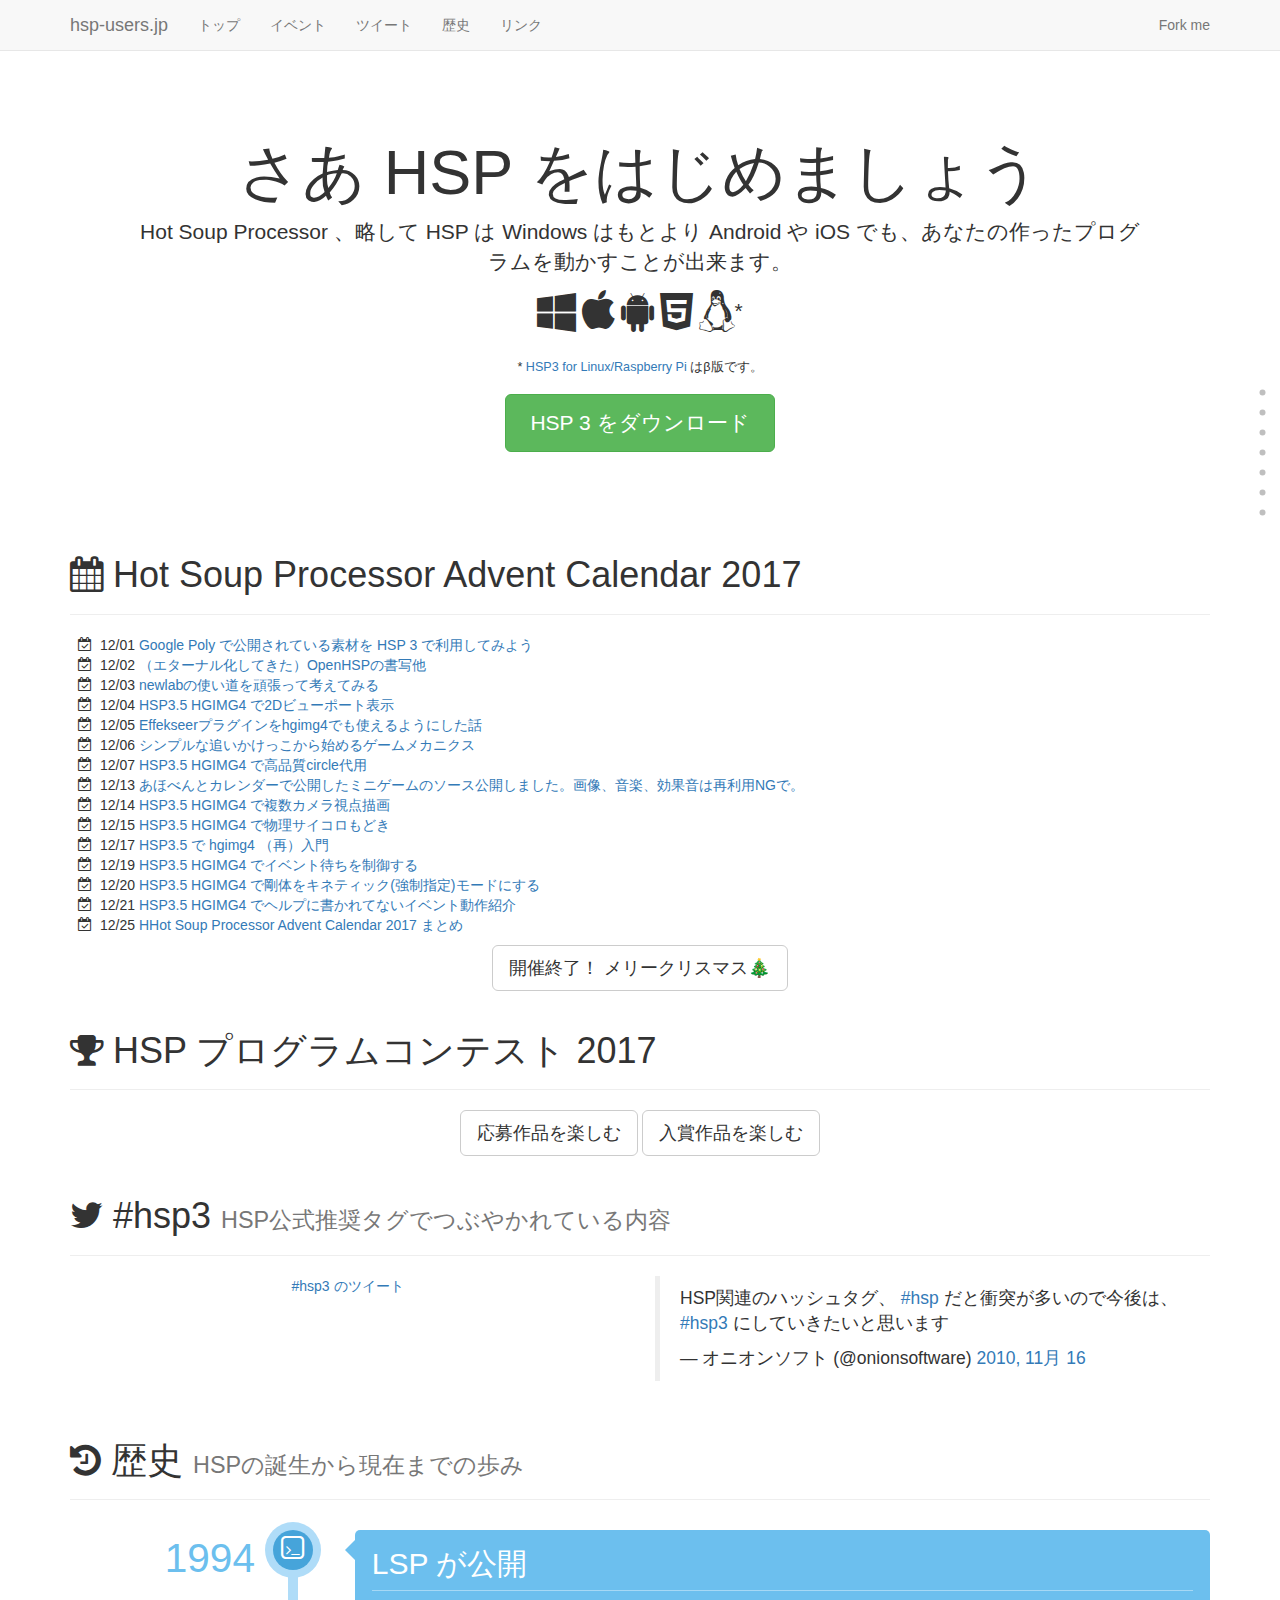
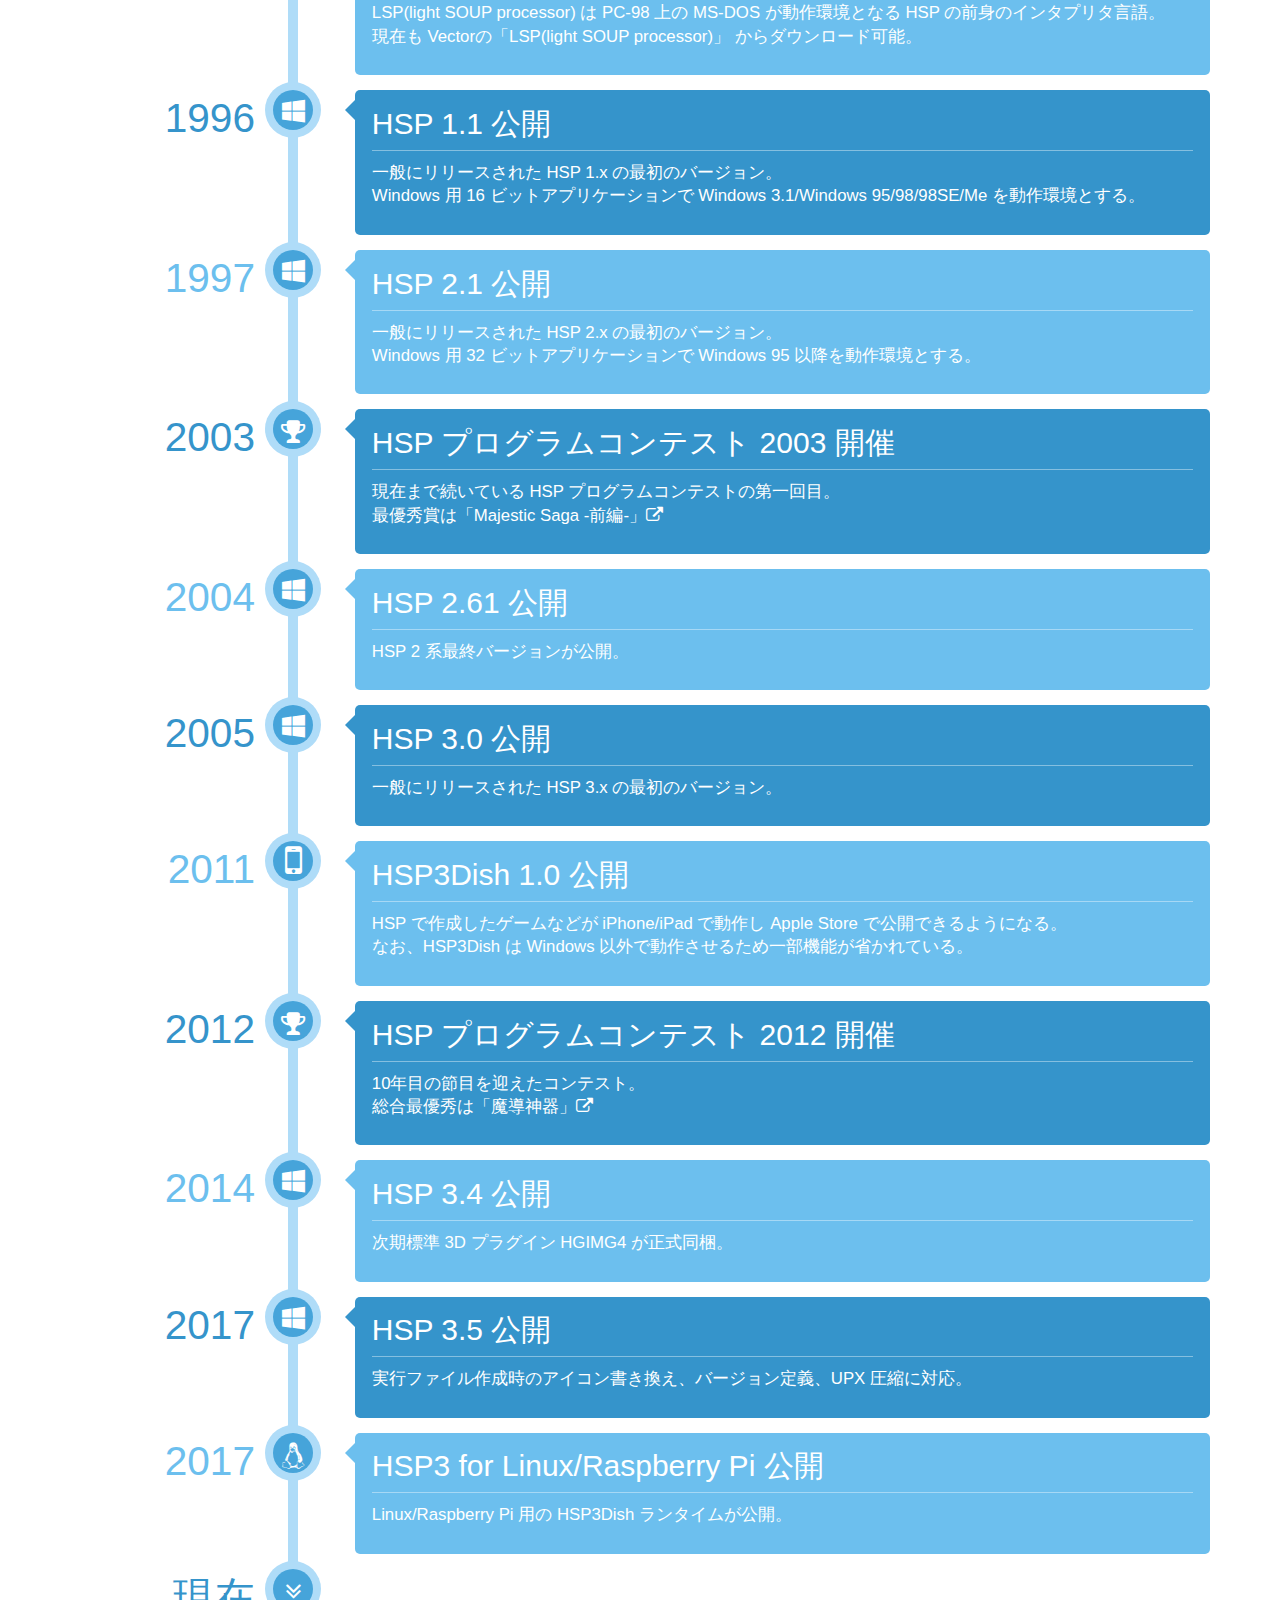
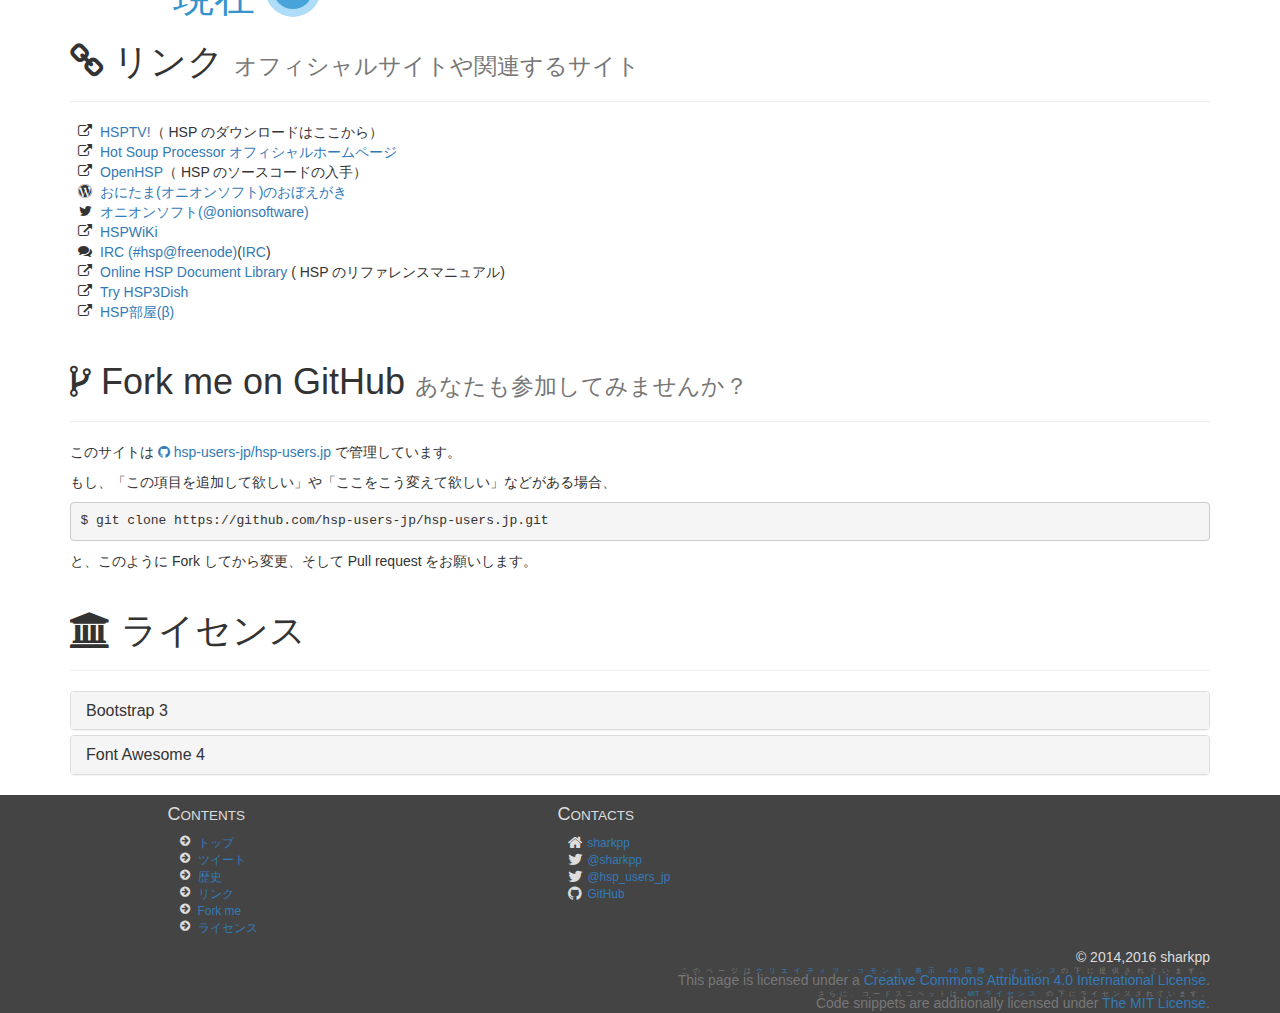
==== index.html @ 7bd2b11f "リンク修正" ====
<!DOCTYPE html>
<html lang="ja">
  <head>
    <meta charset="utf-8">
    <meta http-equiv="X-UA-Compatible" content="IE=edge">
    <meta name="viewport" content="width=device-width, initial-scale=1">
    <meta name="description" content="hsp-users.jp - 日本のHSPユーザのためのハブサイト">
    <meta name="author" content="sharkpp">
    <link rel="shortcut icon" href="favicon.ico" type="image/x-icon">
    <link rel="icon"          href="favicon.ico" type="image/x-icon">

    <title>hsp-users.jp - 日本のHSPユーザのためのハブサイト</title>

    <!-- Bootstrap core CSS -->
    <link href="components/bootstrap/dist/css/bootstrap.min.css" rel="stylesheet">

    <!-- Font Awesome -->
    <link href="components/font-awesome/css/font-awesome.min.css" rel="stylesheet">

    <!-- Timeline -->
    <link href="components/blueprint-vertical-timeline/css/component.css" rel="stylesheet">

    <!-- Section menu -->
    <link href="components/jQuery.sectionMenu/assets/css/jquery.sectionmenu.css" rel="stylesheet">

    <!-- jquery.countdown -->
    <link href="assets/css/countdown.css" rel="stylesheet">

    <!-- Custom styles for this page -->
    <link href="assets/css/custom.css" rel="stylesheet">

    <!-- HTML5 shim and Respond.js IE8 support of HTML5 elements and media queries -->
    <!--[if lt IE 9]>
      <script src="https://oss.maxcdn.com/html5shiv/3.7.2/html5shiv.min.js"></script>
      <script src="https://oss.maxcdn.com/respond/1.4.2/respond.min.js"></script>
    <![endif]-->
  </head>

  <body data-spy="scroll">

    <!-- Fixed navbar -->
    <div class="navbar navbar-default navbar-fixed-top" role="navigation">
      <div class="container">
        <div class="navbar-header">
          <button type="button" class="navbar-toggle collapsed" data-toggle="collapse" data-target=".navbar-collapse">
            <span class="sr-only">Toggle navigation</span>
            <span class="icon-bar"></span>
            <span class="icon-bar"></span>
            <span class="icon-bar"></span>
          </button>
          <a class="navbar-brand" href="#">hsp-users.jp</a>
        </div>
        <div class="navbar-collapse collapse">
          <ul class="nav navbar-nav">
            <li><a href="#home">トップ</a></li>
            <li><a href="#hsp-event">イベント</a></li>
            <li><a href="#tweet">ツイート</a></li>
            <li><a href="#history">歴史</a></li>
            <li><a href="#link">リンク</a></li>
          </ul>
          <ul class="nav navbar-nav navbar-right">
            <li><a href="#fork-me">Fork me</a></li>
          </ul>
        </div><!--/.nav-collapse -->
      </div>
    </div>

    <div class="container">

      <!-- Jumbotron -->
      <section id="home" data-section-menu="トップ">
      <div class="jumbotron">
        <h1>さあ HSP をはじめましょう</h1>
        <p class="lead">Hot Soup Processor 、略して HSP は Windows はもとより Android や iOS でも、あなたの作ったプログラムを動かすことが出来ます。</p>
        <p><i class="fa fa-windows fa-2x"></i>
           <i class="fa fa-apple fa-2x"></i>
           <i class="fa fa-android fa-2x"></i>
           <i class="fa fa-html5 fa-2x"></i>
           <i class="fa fa-linux fa-2x"></i><span style="vertical-align: super;">*</span></p>
        <p><small style="font-size: 60%">* <a href="http://hsp.tv/make/hsp3linux_pi.html" title="HSP3 for Linux/Raspberry Pi">HSP3 for Linux/Raspberry Pi</a> はβ版です。 </small></p>
        <p>
          <a class="btn btn-lg btn-success" href="http://hsp.tv/" role="button">HSP 3 をダウンロード</a>
        </p>
      </div>
      </section>

      <section id="hsp-event" data-section-menu="イベント">

      <div class="page-header">
        <h1><i class="fa fa-calendar"></i> Hot Soup Processor Advent Calendar 2017</h1>
      </div>

<div>
<ul class="fa-ul">
  <li><i class="fa-li fa fa-calendar-check-o"></i>12/01 <a href="http://www.sharkpp.net/blog/2017/12/01/hsp-advent-calendar-2017-1st-day.html">Google Poly で公開されている素材を HSP 3 で利用してみよう</a></li>
  <li><i class="fa-li fa fa-calendar-check-o"></i>12/02 <a href="https://qiita.com/y_tack/items/7eda1f2502de4611b4f7">（エターナル化してきた）OpenHSPの書写他</a></li>
  <li><i class="fa-li fa fa-calendar-check-o"></i>12/03 <a href="https://qiita.com/mjhd-devlion/items/44d1a919b5485629e7e8">newlabの使い道を頑張って考えてみる</a></li>
  <li><i class="fa-li fa fa-calendar-check-o"></i>12/04 <a href="https://qiita.com/hta393939/items/e6fb2399030287005b5f">HSP3.5 HGIMG4 で2Dビューポート表示</a></li>
  <li><i class="fa-li fa fa-calendar-check-o"></i>12/05 <a href="http://fe0km.blog.fc2.com/blog-entry-125.html">Effekseerプラグインをhgimg4でも使えるようにした話</a></li>
  <li><i class="fa-li fa fa-calendar-check-o"></i>12/06 <a href="https://qiita.com/onionsoftware/items/d9c837725251ae89a376">シンプルな追いかけっこから始めるゲームメカニクス</a></li>
  <li><i class="fa-li fa fa-calendar-check-o"></i>12/07 <a href="https://qiita.com/hta393939/items/7dc602552b71f784e61e">HSP3.5 HGIMG4 で高品質circle代用</a></li>
  <li><i class="fa-li fa fa-calendar-check-o"></i>12/13 <a href="http://d.hatena.ne.jp/hatahata/20171213">あほべんとカレンダーで公開したミニゲームのソース公開しました。画像、音楽、効果音は再利用NGで。</a></li>
  <li><i class="fa-li fa fa-calendar-check-o"></i>12/14 <a href="https://qiita.com/hta393939/items/b3eb2aeda07e5d5a9429">HSP3.5 HGIMG4 で複数カメラ視点描画</a></li>
  <li><i class="fa-li fa fa-calendar-check-o"></i>12/15 <a href="https://qiita.com/hta393939/items/3e358e7e852b34b4552c">HSP3.5 HGIMG4 で物理サイコロもどき</a></li>
  <li><i class="fa-li fa fa-calendar-check-o"></i>12/17 <a href="https://qiita.com/exrd/items/3fa31353df396ef53312">HSP3.5 で hgimg4 （再）入門</a></li>
  <li><i class="fa-li fa fa-calendar-check-o"></i>12/19 <a href="https://qiita.com/hta393939/items/99e7dd7fa81714584d94">HSP3.5 HGIMG4 でイベント待ちを制御する</a></li>
  <li><i class="fa-li fa fa-calendar-check-o"></i>12/20 <a href="https://qiita.com/hta393939/items/a8b2d88655f9c14b1001">HSP3.5 HGIMG4 で剛体をキネティック(強制指定)モードにする</a></li>
  <li><i class="fa-li fa fa-calendar-check-o"></i>12/21 <a href="https://qiita.com/hta393939/items/aee255aa02a508e71552">HSP3.5 HGIMG4 でヘルプに書かれてないイベント動作紹介</a></li>
  <li><i class="fa-li fa fa-calendar-check-o"></i>12/25 <a href="http://www.sharkpp.net/blog/2017/12/25/hsp-advent-calendar-2017-25th-day.html">HHot Soup Processor Advent Calendar 2017 まとめ</a></li>

</ul>
<p class="text-center">
  <a class="btn btn-lg btn-default" href="https://qiita.com/advent-calendar/2017/hsp" role="button">開催終了！ メリークリスマス🎄</a>
</p>
</div>

      <div class="page-header">
        <h1><i class="fa fa-trophy"></i> HSP プログラムコンテスト 2017</h1>
      </div>

<div>
<p class="text-center">
  <a class="btn btn-lg btn-default" href="http://hsp.tv/contest2017/list_n1.html" role="button">応募作品を楽しむ</a>
  <a class="btn btn-lg btn-default" href="http://hsp.tv/contest2017/cntst_final.html" role="button">入賞作品を楽しむ</a>
</p>
</div>

      </section>

      <section id="tweet" data-section-menu="ツイート">
      <div class="page-header">
        <h1><i class="fa fa-twitter"></i> #hsp3 <small>HSP公式推奨タグでつぶやかれている内容</small></h1>
      </div>

<div class="row section-tweet">
<div class="col-md-6">

<div class="text-center">
<a class="twitter-timeline" href="https://twitter.com/hashtag/hsp3" data-widget-id="697708434871877632">#hsp3 のツイート</a>
<script>!function(d,s,id){var js,fjs=d.getElementsByTagName(s)[0],p=/^http:/.test(d.location)?'http':'https';if(!d.getElementById(id)){js=d.createElement(s);js.id=id;js.src=p+"://platform.twitter.com/widgets.js";fjs.parentNode.insertBefore(js,fjs);}}(document,"script","twitter-wjs");</script>
</div>

</div>
<div class="col-md-6">

<blockquote class="twitter-tweet" data-lang="ja"><p lang="ja" dir="ltr">HSP関連のハッシュタグ、 <a href="https://twitter.com/hashtag/hsp?src=hash">#hsp</a> だと衝突が多いので今後は、 <a href="https://twitter.com/hashtag/hsp3?src=hash">#hsp3</a> にしていきたいと思います</p>&mdash; オニオンソフト (@onionsoftware) <a href="https://twitter.com/onionsoftware/status/4550774998704128">2010, 11月 16</a></blockquote>
<script async src="//platform.twitter.com/widgets.js" charset="utf-8"></script>

</div>
</div>

      </section>
      <section id="history" data-section-menu="HSPの歴史">

      <div class="page-header">
        <h1><i class="fa fa-history"></i> 歴史 <small>HSPの誕生から現在までの歩み</small></h1>
      </div>
  
      <ul class="cbp_tmtimeline">
        <li>
      		<time class="cbp_tmtime" datetime="1994-07-07"><span>1994</span></time>
      		<div class="cbp_tmicon"><span class="fa-stack" style="font-size: 0.75em"><i class="fa fa-square-o fa-stack-2x"></i><i class="fa fa-terminal fa-stack-1x"></i></span></div>
      		<div class="cbp_tmlabel">
      			<h2>LSP が公開</h2>
      			<p>LSP(light SOUP processor) は PC-98 上の MS-DOS が動作環境となる HSP の前身のインタプリタ言語。<br/>
              現在も <a href="http://www.vector.co.jp/soft/dl/dos/art/se007721.html">Vectorの「LSP(light SOUP processor)」</a> からダウンロード可能。</p>
      		</div>
      	</li>
        <li>
      		<time class="cbp_tmtime" datetime="1996-01-01"><span>1996</span></time>
      		<div class="cbp_tmicon"><i class="fa fa-windows fa-lg"></i></div>
      		<div class="cbp_tmlabel">
      			<h2>HSP 1.1 公開</h2>
      			<p>一般にリリースされた HSP 1.x の最初のバージョン。<br/>
              Windows 用 16 ビットアプリケーションで Windows 3.1/Windows 95/98/98SE/Me を動作環境とする。</p>
      		</div>
      	</li>
        <li>
      		<time class="cbp_tmtime" datetime="1997-01-01"><span>1997</span></time>
      		<div class="cbp_tmicon"><i class="fa fa-windows fa-lg"></i></div>
      		<div class="cbp_tmlabel">
      			<h2>HSP 2.1 公開</h2>
      			<p>一般にリリースされた HSP 2.x の最初のバージョン。<br/>
            Windows 用 32 ビットアプリケーションで Windows 95 以降を動作環境とする。</p>
      		</div>
      	</li>
        <li>
      		<time class="cbp_tmtime" datetime="2003-05-09"><span>2003</span></time>
      		<div class="cbp_tmicon"><i class=" fa fa-trophy fa-lg"></i></div>
      		<div class="cbp_tmlabel">
      			<h2>HSP プログラムコンテスト 2003 開催</h2>
      			<p>現在まで続いている HSP プログラムコンテストの第一回目。<br/>
            最優秀賞は<a href="http://www.onionsoft.net/hsp/contest2003/place.html">「Majestic Saga -前編-」<i class=" fa fa-external-link"></i></a></p>
      		</div>
      	</li>
        <li>
      		<time class="cbp_tmtime" datetime="2004-06-26"><span>2004</span></time>
      		<div class="cbp_tmicon"><i class="fa fa-windows fa-lg"></i></div>
      		<div class="cbp_tmlabel">
      			<h2>HSP 2.61 公開</h2>
      			<p>HSP 2 系最終バージョンが公開。</p>
      		</div>
      	</li>
        <li>
      		<time class="cbp_tmtime" datetime="2005-08-01"><span>2005</span></time>
      		<div class="cbp_tmicon"><i class=" fa fa-windows fa-lg"></i></div>
      		<div class="cbp_tmlabel">
      			<h2>HSP 3.0 公開</h2>
      			<p>一般にリリースされた HSP 3.x の最初のバージョン。</p>
      		</div>
      	</li>
        <li>
      		<time class="cbp_tmtime" datetime="2011-10-12"><span>2011</span></time>
      		<div class="cbp_tmicon"><i class="fa fa-mobile fa-2x"></i></div>
      		<div class="cbp_tmlabel">
      			<h2>HSP3Dish 1.0 公開</h2>
      			<p>HSP で作成したゲームなどが iPhone/iPad で動作し Apple Store で公開できるようになる。<br />
              なお、HSP3Dish は Windows 以外で動作させるため一部機能が省かれている。</p>
      		</div>
      	</li>
        <li>
      		<time class="cbp_tmtime" datetime="2012-07-22"><span>2012</span></time>
      		<div class="cbp_tmicon"><i class="fa fa-trophy fa-lg"></i></div>
      		<div class="cbp_tmlabel">
      			<h2>HSP プログラムコンテスト 2012 開催</h2>
      			<p>10年目の節目を迎えたコンテスト。<br />
              総合最優秀は<a href="http://hsp.tv/contest2012/cntst_fresult.html#322">「魔導神器」<i class="fa fa-external-link"></i></a></p>
      		</div>
      	</li>
        <li>
      		<time class="cbp_tmtime" datetime="2014-12-27"><span>2014</span></time>
      		<div class="cbp_tmicon"><i class="fa fa-windows fa-lg"></i></div>
      		<div class="cbp_tmlabel">
      			<h2>HSP 3.4 公開</h2>
      			<p>次期標準 3D プラグイン HGIMG4 が正式同梱。</p>
      		</div>
      	</li>
        <li>
     		<time class="cbp_tmtime" datetime="2017-10-20"><span>2017</span></time>
      		<div class="cbp_tmicon"><i class="fa fa-windows fa-lg"></i></div>
      		<div class="cbp_tmlabel">
      			<h2>HSP 3.5 公開</h2>
      			<p>実行ファイル作成時のアイコン書き換え、バージョン定義、UPX 圧縮に対応。</p>
      		</div>
      	</li>
        <li>
     		<time class="cbp_tmtime" datetime="2017-10-20"><span>2017</span></time>
      		<div class="cbp_tmicon"><i class="fa fa-linux fa-lg"></i></div>
      		<div class="cbp_tmlabel">
      			<h2>HSP3 for Linux/Raspberry Pi 公開</h2>
      			<p>Linux/Raspberry Pi 用の HSP3Dish ランタイムが公開。</p>
      		</div>
      	</li>
        <li>
      		<time class="cbp_tmtime" datetime="2016"><span>現在</span></time>
      		<div class="cbp_tmicon"><i class="fa fa-angle-double-down fa-lg"></i></div>
      		<div class="cbp_tmlabel" style="visibility: hidden;">
      		</div>
      	</li>
      </ul>

      </section>
      <section id="link" data-section-menu="リンク">

      <div class="page-header">
        <h1><i class="fa fa-link"></i> リンク <small>オフィシャルサイトや関連するサイト</small></h1>
      </div>

      <ul class="fa-ul">
        <li><i class="fa-li fa fa-external-link"></i><a href="http://hsp.tv/">HSPTV!</a>（ HSP のダウンロードはここから）</li>
        <li><i class="fa-li fa fa-external-link"></i><a href="http://www.onionsoft.net/hsp/">Hot Soup Processor オフィシャルホームページ</a></li>
        <li><i class="fa-li fa fa-external-link"></i><a href="http://www.onionsoft.net/hsp/openhsp/">OpenHSP</a>（ HSP のソースコードの入手）</li>
        <li><i class="fa-li fa fa-wordpress"    ></i><a href="http://www.onionsoft.net/wp/">おにたま(オニオンソフト)のおぼえがき</a></li>
        <li><i class="fa-li fa fa-twitter"      ></i><a href="https://twitter.com/onionsoftware">オニオンソフト(@onionsoftware)</a></li>
        <li><i class="fa-li fa fa-external-link"></i><a href="http://quasiquote.org/hspwiki/">HSPWiKi</a></li>
        <li><i class="fa-li fa fa-comments"     ></i><a href="https://webchat.freenode.net/?channels=%23hsp&uio=d4">IRC (#hsp@freenode)</a>(<a href="irc://irc.freenode.net:6667/hsp?charset=utf8">IRC</a>)</li>
        <li><i class="fa-li fa fa-external-link"></i><a href="http://ohdl.hsproom.me/">Online HSP Document Library</a> ( HSP のリファレンスマニュアル)</li>
        <li><i class="fa-li fa fa-external-link"></i><a href="http://peppermint.jp/products/hsp/try.html">Try HSP3Dish</a></li>
        <li><i class="fa-li fa fa-external-link"></i><a href="http://hsproom.me/">HSP部屋(β)</a></li>
      </ul>

      </section>
      <section id="fork-me" data-section-menu="Fork me">

      <div class="page-header">
        <h1><i class="fa fa-code-fork"></i> Fork me on GitHub <small>あなたも参加してみませんか？</small></h1>
      </div>

      <div>
        <p>このサイトは <a href="https://github.com/hsp-users-jp/hsp-users.jp"><i class="fa fa-github"></i> hsp-users-jp/hsp-users.jp</a> で管理しています。</p>
        <p>もし、「この項目を追加して欲しい」や「ここをこう変えて欲しい」などがある場合、</p>
        <pre>$ git clone https://github.com/hsp-users-jp/hsp-users.jp.git</pre>
        <p>と、このように Fork してから変更、そして Pull request をお願いします。</p>
      </div>

      </section>
      <section id="license" data-section-menu="ライセンス">

      <div class="page-header">
        <h1><i class="fa fa-university"></i> ライセンス</h1>
      </div>

<div class="panel-group" id="accordion" data-toggle="false">
  <div class="panel panel-default">
    <div class="panel-heading">
      <h4 class="panel-title">
        <a data-toggle="collapse" data-parent="#accordion" href="#collapse1_1" class="collapsed">
Bootstrap 3        </a>
      </h4>
    </div>
    <div id="collapse1_1" class="panel-collapse collapse">
      <div class="panel-body" style="font-family:monospace; letter-spacing:0.1em;">
                                 Apache License<br>                           Version 2.0, January 2004<br>                        http://www.apache.org/licenses/<br><br>   TERMS AND CONDITIONS FOR USE, REPRODUCTION, AND DISTRIBUTION<br><br>   1. Definitions.<br><br>      "License" shall mean the terms and conditions for use, reproduction,<br>      and distribution as defined by Sections 1 through 9 of this document.<br><br>      "Licensor" shall mean the copyright owner or entity authorized by<br>      the copyright owner that is granting the License.<br><br>      "Legal Entity" shall mean the union of the acting entity and all<br>      other entities that control, are controlled by, or are under common<br>      control with that entity. For the purposes of this definition,<br>      "control" means (i) the power, direct or indirect, to cause the<br>      direction or management of such entity, whether by contract or<br>      otherwise, or (ii) ownership of fifty percent (50%) or more of the<br>      outstanding shares, or (iii) beneficial ownership of such entity.<br><br>      "You" (or "Your") shall mean an individual or Legal Entity<br>      exercising permissions granted by this License.<br><br>      "Source" form shall mean the preferred form for making modifications,<br>      including but not limited to software source code, documentation<br>      source, and configuration files.<br><br>      "Object" form shall mean any form resulting from mechanical<br>      transformation or translation of a Source form, including but<br>      not limited to compiled object code, generated documentation,<br>      and conversions to other media types.<br><br>      "Work" shall mean the work of authorship, whether in Source or<br>      Object form, made available under the License, as indicated by a<br>      copyright notice that is included in or attached to the work<br>      (an example is provided in the Appendix below).<br><br>      "Derivative Works" shall mean any work, whether in Source or Object<br>      form, that is based on (or derived from) the Work and for which the<br>      editorial revisions, annotations, elaborations, or other modifications<br>      represent, as a whole, an original work of authorship. For the purposes<br>      of this License, Derivative Works shall not include works that remain<br>      separable from, or merely link (or bind by name) to the interfaces of,<br>      the Work and Derivative Works thereof.<br><br>      "Contribution" shall mean any work of authorship, including<br>      the original version of the Work and any modifications or additions<br>      to that Work or Derivative Works thereof, that is intentionally<br>      submitted to Licensor for inclusion in the Work by the copyright owner<br>      or by an individual or Legal Entity authorized to submit on behalf of<br>      the copyright owner. For the purposes of this definition, "submitted"<br>      means any form of electronic, verbal, or written communication sent<br>      to the Licensor or its representatives, including but not limited to<br>      communication on electronic mailing lists, source code control systems,<br>      and issue tracking systems that are managed by, or on behalf of, the<br>      Licensor for the purpose of discussing and improving the Work, but<br>      excluding communication that is conspicuously marked or otherwise<br>      designated in writing by the copyright owner as "Not a Contribution."<br><br>      "Contributor" shall mean Licensor and any individual or Legal Entity<br>      on behalf of whom a Contribution has been received by Licensor and<br>      subsequently incorporated within the Work.<br><br>   2. Grant of Copyright License. Subject to the terms and conditions of<br>      this License, each Contributor hereby grants to You a perpetual,<br>      worldwide, non-exclusive, no-charge, royalty-free, irrevocable<br>      copyright license to reproduce, prepare Derivative Works of,<br>      publicly display, publicly perform, sublicense, and distribute the<br>      Work and such Derivative Works in Source or Object form.<br><br>   3. Grant of Patent License. Subject to the terms and conditions of<br>      this License, each Contributor hereby grants to You a perpetual,<br>      worldwide, non-exclusive, no-charge, royalty-free, irrevocable<br>      (except as stated in this section) patent license to make, have made,<br>      use, offer to sell, sell, import, and otherwise transfer the Work,<br>      where such license applies only to those patent claims licensable<br>      by such Contributor that are necessarily infringed by their<br>      Contribution(s) alone or by combination of their Contribution(s)<br>      with the Work to which such Contribution(s) was submitted. If You<br>      institute patent litigation against any entity (including a<br>      cross-claim or counterclaim in a lawsuit) alleging that the Work<br>      or a Contribution incorporated within the Work constitutes direct<br>      or contributory patent infringement, then any patent licenses<br>      granted to You under this License for that Work shall terminate<br>      as of the date such litigation is filed.<br><br>   4. Redistribution. You may reproduce and distribute copies of the<br>      Work or Derivative Works thereof in any medium, with or without<br>      modifications, and in Source or Object form, provided that You<br>      meet the following conditions:<br><br>      (a) You must give any other recipients of the Work or<br>          Derivative Works a copy of this License; and<br><br>      (b) You must cause any modified files to carry prominent notices<br>          stating that You changed the files; and<br><br>      (c) You must retain, in the Source form of any Derivative Works<br>          that You distribute, all copyright, patent, trademark, and<br>          attribution notices from the Source form of the Work,<br>          excluding those notices that do not pertain to any part of<br>          the Derivative Works; and<br><br>      (d) If the Work includes a "NOTICE" text file as part of its<br>          distribution, then any Derivative Works that You distribute must<br>          include a readable copy of the attribution notices contained<br>          within such NOTICE file, excluding those notices that do not<br>          pertain to any part of the Derivative Works, in at least one<br>          of the following places: within a NOTICE text file distributed<br>          as part of the Derivative Works; within the Source form or<br>          documentation, if provided along with the Derivative Works; or,<br>          within a display generated by the Derivative Works, if and<br>          wherever such third-party notices normally appear. The contents<br>          of the NOTICE file are for informational purposes only and<br>          do not modify the License. You may add Your own attribution<br>          notices within Derivative Works that You distribute, alongside<br>          or as an addendum to the NOTICE text from the Work, provided<br>          that such additional attribution notices cannot be construed<br>          as modifying the License.<br><br>      You may add Your own copyright statement to Your modifications and<br>      may provide additional or different license terms and conditions<br>      for use, reproduction, or distribution of Your modifications, or<br>      for any such Derivative Works as a whole, provided Your use,<br>      reproduction, and distribution of the Work otherwise complies with<br>      the conditions stated in this License.<br><br>   5. Submission of Contributions. Unless You explicitly state otherwise,<br>      any Contribution intentionally submitted for inclusion in the Work<br>      by You to the Licensor shall be under the terms and conditions of<br>      this License, without any additional terms or conditions.<br>      Notwithstanding the above, nothing herein shall supersede or modify<br>      the terms of any separate license agreement you may have executed<br>      with Licensor regarding such Contributions.<br><br>   6. Trademarks. This License does not grant permission to use the trade<br>      names, trademarks, service marks, or product names of the Licensor,<br>      except as required for reasonable and customary use in describing the<br>      origin of the Work and reproducing the content of the NOTICE file.<br><br>   7. Disclaimer of Warranty. Unless required by applicable law or<br>      agreed to in writing, Licensor provides the Work (and each<br>      Contributor provides its Contributions) on an "AS IS" BASIS,<br>      WITHOUT WARRANTIES OR CONDITIONS OF ANY KIND, either express or<br>      implied, including, without limitation, any warranties or conditions<br>      of TITLE, NON-INFRINGEMENT, MERCHANTABILITY, or FITNESS FOR A<br>      PARTICULAR PURPOSE. You are solely responsible for determining the<br>      appropriateness of using or redistributing the Work and assume any<br>      risks associated with Your exercise of permissions under this License.<br><br>   8. Limitation of Liability. In no event and under no legal theory,<br>      whether in tort (including negligence), contract, or otherwise,<br>      unless required by applicable law (such as deliberate and grossly<br>      negligent acts) or agreed to in writing, shall any Contributor be<br>      liable to You for damages, including any direct, indirect, special,<br>      incidental, or consequential damages of any character arising as a<br>      result of this License or out of the use or inability to use the<br>      Work (including but not limited to damages for loss of goodwill,<br>      work stoppage, computer failure or malfunction, or any and all<br>      other commercial damages or losses), even if such Contributor<br>      has been advised of the possibility of such damages.<br><br>   9. Accepting Warranty or Additional Liability. While redistributing<br>      the Work or Derivative Works thereof, You may choose to offer,<br>      and charge a fee for, acceptance of support, warranty, indemnity,<br>      or other liability obligations and/or rights consistent with this<br>      License. However, in accepting such obligations, You may act only<br>      on Your own behalf and on Your sole responsibility, not on behalf<br>      of any other Contributor, and only if You agree to indemnify,<br>      defend, and hold each Contributor harmless for any liability<br>      incurred by, or claims asserted against, such Contributor by reason<br>      of your accepting any such warranty or additional liability.<br><br>   END OF TERMS AND CONDITIONS      </div>
    </div>
  </div>
  <div class="panel panel-default">
    <div class="panel-heading">
      <h4 class="panel-title">
        <a data-toggle="collapse" data-parent="#accordion" href="#collapse1_2" class="collapsed">
Font Awesome 4        </a>
      </h4>
    </div>
    <div id="collapse1_2" class="panel-collapse collapse">
      <div class="panel-body" style="font-family:monospace; letter-spacing:0.1em;">
<p>Font Awesome by Dave Gandy - <a href="http://fontawesome.io">http://fontawesome.io</a></p>

<h2>Font License</h2>

<hr>

<ul>
<li>Applies to all desktop and webfont files in the following directory: <code>font-awesome/fonts/</code>.</li>
<li>License: SIL OFL 1.1</li>
<li>URL: <a href="http://scripts.sil.org/OFL">http://scripts.sil.org/OFL</a></li>
</ul>

<h2>Code License</h2>

<hr>

<ul>
<li>Applies to all CSS and LESS files in the following directories: <code>font-awesome/css/</code>, <code>font-awesome/less/</code>, and <code>font-awesome/scss/</code>.</li>
<li>License: MIT License</li>
<li>URL: <a href="http://opensource.org/licenses/mit-license.html">http://opensource.org/licenses/mit-license.html</a></li>
</ul>

<h2>Brand Icons</h2>

<hr>

<ul>
<li>All brand icons are trademarks of their respective owners.</li>
<li>The use of these trademarks does not indicate endorsement of the trademark holder by Font Awesome, nor vice versa.</li>
</ul>
      </div>
    </div>
  </div>
</div>

      </section>

    </div> <!-- /container -->

    <div class="footer">
      <div class="container">
        <div class="row">
          <div class="col-md-offset-1 col-md-4 col-xs-3">
            <h4>C<small>ONTENTS</small></h4>
            <ul class="fa-ul">
              <li class="small"><i class="fa-li fa fa-arrow-circle-right"></i><a href="#home"   >トップ</a></li>
              <li class="small"><i class="fa-li fa fa-arrow-circle-right"></i><a href="#tweet"  >ツイート</a></li>
              <li class="small"><i class="fa-li fa fa-arrow-circle-right"></i><a href="#history">歴史</a></li>
              <li class="small"><i class="fa-li fa fa-arrow-circle-right"></i><a href="#link"   >リンク</a></li>
              <li class="small"><i class="fa-li fa fa-arrow-circle-right"></i><a href="#fork-me">Fork me</a></li>
              <li class="small"><i class="fa-li fa fa-arrow-circle-right"></i><a href="#license">ライセンス</a></li>
            </ul>
          </div>
          <div class="col-md-4 col-xs-3">
            <h4>C<small>ONTACTS</small></h4>
            <ul class="fa-ul">
              <li class="small"><i class="fa-li fa fa-lg fa-home"></i><a href="https://www.sharkpp.net">sharkpp</a></li>
              <li class="small"><i class="fa-li fa fa-lg fa-twitter"></i><a href="https://twitter.com/sharkpp">@sharkpp</a></li>
              <li class="small"><i class="fa-li fa fa-lg fa-twitter"></i><a href="https://twitter.com/hsp_users_jp">@hsp_users_jp</a></li>
              <li class="small"><i class="fa-li fa fa-lg fa-github"></i><a href="https://github.com/hsp-users-jp">GitHub</a></li>
            </ul>
          </div>
        </div>
            <div class="text-right">
                <div class="">&copy; 2014,2016 sharkpp</div>
                <div class=" text-muted">
                    <ruby>
                        <rb>This page is licensed under a <a rel="nofollow" href="http://creativecommons.org/licenses/by/4.0/"
                                                            >Creative Commons Attribution 4.0 International License</a>.</rb>
                        <rp>(</rp><rt>このページは<a rel="nofollow" href="http://creativecommons.org/licenses/by/4.0/"
                                                  >クリエイティブ・コモンズ 表示 4.0 国際 ライセンス</a>の下に提供されています。</rt><rp>)</rp>
                    </ruby>
                </div>
                <div class=" text-muted">
                    <ruby>
                        <rb>Code snippets are additionally licensed under <a rel="nofollow" href="http://opensource.org/licenses/MIT"
                                                                            >The MIT License</a>.</rb>
                        <rp>(</rp><rt>さらに、コードスニペットは <a rel="nofollow" href="http://osdn.jp/projects/opensource/wiki/licenses%2FMIT_license"
                                                               >MIT ライセンス</a> の下にライセンスされています。</rt><rp>)</rp>
                    </ruby>
                </div>
            </div>

      </div>
    </div>

    <!-- Bootstrap core JavaScript
    ================================================== -->
    <!-- Placed at the end of the document so the pages load faster -->
    <script src="components/jquery/dist/jquery.min.js"></script>
    <script src="components/bootstrap/dist/js/bootstrap.min.js"></script>
    <!-- Timeline -->
    <script src="components/blueprint-vertical-timeline/js/modernizr.custom.js"></script>
    <!-- Section menu -->
    <script src="components/jQuery.sectionMenu/assets/js/jquery.fragmentscroll.min.js"></script>
    <script src="components/jQuery.sectionMenu/assets/js/jquery.sectionmenu.min.js"></script>
    <!-- jquery.countdown  -->
    <script src="components/jquery.countdown/dist/jquery.countdown.min.js"></script>
    <!-- IE10 viewport hack for Surface/desktop Windows 8 bug -->
    <script src="assets/js/ie10-viewport-bug-workaround.js"></script>
<script>
  (function(i,s,o,g,r,a,m){i['GoogleAnalyticsObject']=r;i[r]=i[r]||function(){
  (i[r].q=i[r].q||[]).push(arguments)},i[r].l=1*new Date();a=s.createElement(o),
  m=s.getElementsByTagName(o)[0];a.async=1;a.src=g;m.parentNode.insertBefore(a,m)
  })(window,document,'script','//www.google-analytics.com/analytics.js','ga');
  ga('create', 'UA-5908801-3', 'auto');
  ga('send', 'pageview');
</script>

<script>
  $(document).ready(function(){
    $('body').sectionMenu().fragmentScroll();
    // Count dwon for HSP program contest 2017
    var timeOfStart = new Date(2017, 8-1, 1, 0, 0, 0).getTime();
    var timeOfEnd   = new Date(2017,11-1, 1, 0, 0, 0).getTime();
    //timeOfStart=new Date(2017, 7-1, 30, 0, 42, 0).getTime();
    $('.contest2017-start .event-countdown').countdown(timeOfStart, {defer: true })
      .on('update.countdown', function (event) {
        $(this).html(event.strftime('%D 日と %H 時間 %M 分 %S 秒'));
      })
      .on('finish.countdown', function (event) {
        $('.contest2017-start').hide();
        $('.contest2017-end').show();
        $('.contest2017-end .event-countdown').countdown(timeOfEnd, {defer: true })
          .on('update.countdown', function (event) {
            $(this).html(event.strftime('%-w 週間と %-d 日と<br /> %H 時間 %M 分 %S 秒'));
          })
          .on('finish.countdown', function (event) {
            
          })
          .countdown('start');
      })
      .countdown('start');
  });
</script>

  </body>
</html>
---- components/blueprint-vertical-timeline/css/component.css ----
@font-face {
	font-family: 'ecoico';
	src:url('../fonts/timelineicons/ecoico.eot');
	src:url('../fonts/timelineicons/ecoico.eot?#iefix') format('embedded-opentype'),
		url('../fonts/timelineicons/ecoico.woff') format('woff'),
		url('../fonts/timelineicons/ecoico.ttf') format('truetype'),
		url('../fonts/timelineicons/ecoico.svg#ecoico') format('svg');
	font-weight: normal;
	font-style: normal;
} /* Made with http://icomoon.io/ */

.cbp_tmtimeline {
	margin: 30px 0 0 0;
	padding: 0;
	list-style: none;
	position: relative;
} 

/* The line */
.cbp_tmtimeline:before {
	content: '';
	position: absolute;
	top: 0;
	bottom: 0;
	width: 10px;
	background: #afdcf8;
	left: 20%;
	margin-left: -10px;
}

.cbp_tmtimeline > li {
	position: relative;
}

/* The date/time */
.cbp_tmtimeline > li .cbp_tmtime {
	display: block;
	width: 25%;
	padding-right: 100px;
	position: absolute;
}

.cbp_tmtimeline > li .cbp_tmtime span {
	display: block;
	text-align: right;
}

.cbp_tmtimeline > li .cbp_tmtime span:first-child {
	font-size: 0.9em;
	color: #bdd0db;
}

.cbp_tmtimeline > li .cbp_tmtime span:last-child {
	font-size: 2.9em;
	color: #3594cb;
}

.cbp_tmtimeline > li:nth-child(odd) .cbp_tmtime span:last-child {
	color: #6cbfee;
}

/* Right content */
.cbp_tmtimeline > li .cbp_tmlabel {
	margin: 0 0 15px 25%;
	background: #3594cb;
	color: #fff;
	padding: 2em;
	font-size: 1.2em;
	font-weight: 300;
	line-height: 1.4;
	position: relative;
	border-radius: 5px;
}

.cbp_tmtimeline > li:nth-child(odd) .cbp_tmlabel {
	background: #6cbfee;
}

.cbp_tmtimeline > li .cbp_tmlabel h2 { 
	margin-top: 0px;
	padding: 0 0 10px 0;
	border-bottom: 1px solid rgba(255,255,255,0.4);
}

/* The triangle */
.cbp_tmtimeline > li .cbp_tmlabel:after {
	right: 100%;
	border: solid transparent;
	content: " ";
	height: 0;
	width: 0;
	position: absolute;
	pointer-events: none;
	border-right-color: #3594cb;
	border-width: 10px;
	top: 10px;
}

.cbp_tmtimeline > li:nth-child(odd) .cbp_tmlabel:after {
	border-right-color: #6cbfee;
}

/* The icons */
.cbp_tmtimeline > li .cbp_tmicon {
	width: 40px;
	height: 40px;
	font-family: 'ecoico';
	speak: none;
	font-style: normal;
	font-weight: normal;
	font-variant: normal;
	text-transform: none;
	font-size: 1.4em;
	line-height: 40px;
	-webkit-font-smoothing: antialiased;
	position: absolute;
	color: #fff;
	background: #46a4da;
	border-radius: 50%;
	box-shadow: 0 0 0 8px #afdcf8;
	text-align: center;
	left: 20%;
	top: 0;
	margin: 0 0 0 -25px;
}

.cbp_tmicon-phone:before {
	content: "\e000";
}

.cbp_tmicon-screen:before {
	content: "\e001";
}

.cbp_tmicon-mail:before {
	content: "\e002";
}

.cbp_tmicon-earth:before {
	content: "\e003";
}

/* Example Media Queries */
@media screen and (max-width: 65.375em) {

	.cbp_tmtimeline > li .cbp_tmtime span:last-child {
		font-size: 1.5em;
	}
}

@media screen and (max-width: 47.2em) {
	.cbp_tmtimeline:before {
		display: none;
	}

	.cbp_tmtimeline > li .cbp_tmtime {
		width: 100%;
		position: relative;
		padding: 0 0 20px 0;
	}

	.cbp_tmtimeline > li .cbp_tmtime span {
		text-align: left;
	}

	.cbp_tmtimeline > li .cbp_tmlabel {
		margin: 0 0 30px 0;
		padding: 1em;
		font-weight: 400;
		font-size: 95%;
	}

	.cbp_tmtimeline > li .cbp_tmlabel:after {
		right: auto;
		left: 20px;
		border-right-color: transparent;
		border-bottom-color: #3594cb;
		top: -20px;
	}

	.cbp_tmtimeline > li:nth-child(odd) .cbp_tmlabel:after {
		border-right-color: transparent;
		border-bottom-color: #6cbfee;
	}

	.cbp_tmtimeline > li .cbp_tmicon {
		position: relative;
		float: right;
		left: auto;
		margin: -55px 5px 0 0px;
	}	
}
---- assets/css/countdown.css ----
.main-example .time {
  border-radius: 5px;
  box-shadow: 0 0 10px 0 rgba(0,0,0,0.5);
  display: inline-block;
  text-align: center;
  position: relative;
  height: 95px;
  width: 65px;

  -webkit-perspective: 479px;
  -moz-perspective: 479px;
  -ms-perspective: 479px;
  -o-perspective: 479px;
  perspective: 479px;

  -webkit-backface-visibility: hidden;
  -moz-backface-visibility: hidden;
  -ms-backface-visibility: hidden;
  -o-backface-visibility: hidden;
  backface-visibility: hidden;

  -webkit-transform: translateZ(0);
  -moz-transform: translateZ(0);
  -ms-transform: translateZ(0);
  -o-transform: translateZ(0);
  transform: translateZ(0);

  -webkit-transform: translate3d(0,0,0);
  -moz-transform: translate3d(0,0,0);
  -ms-transform: translate3d(0,0,0);
  -o-transform: translate3d(0,0,0);
  transform: translate3d(0,0,0);
}
.main-example .count {
  background: #202020;
  color: #f8f8f8;
  display: block;
  font-family: 'Oswald', sans-serif;
  font-size: 2em;
  line-height: 2.4em;
  overflow: hidden;
  position: absolute;
  text-align: center;
  text-shadow: 0 0 10px rgba(0, 0, 0, 0.8);
  top: 0;
  width: 100%;

  -webkit-transform: translateZ(0);
  -moz-transform: translateZ(0);
  -ms-transform: translateZ(0);
  -o-transform: translateZ(0);
  transform: translateZ(0);

  -webkit-transform-style: flat;
  -moz-transform-style: flat;
  -ms-transform-style: flat;
  -o-transform-style: flat;
  transform-style: flat;
}
.main-example .count.top {
  border-top: 1px solid rgba(255,255,255,0.2);
  border-bottom: 1px solid rgba(255,255,255,0.1);
  border-radius: 5px 5px 0 0;
  height: 50%;

  -webkit-transform-origin: 50% 100%;
  -moz-transform-origin: 50% 100%;
  -ms-transform-origin: 50% 100%;
  -o-transform-origin: 50% 100%;
  transform-origin: 50% 100%;
}
.main-example .count.bottom {
  background-image: linear-gradient(rgba(255,255,255,0.1), transparent);
  background-image: -webkit-linear-gradient(rgba(255,255,255,0.1), transparent);
  background-image: -moz-linear-gradient(rgba(255,255,255,0.1), transparent);
  background-image: -ms-linear-gradient(rgba(255,255,255,0.1), transparent);
  background-image: -o-linear-gradient(rgba(255,255,255,0.1), transparent);
  border-top: 1px solid #000;
  border-bottom: 1px solid #000;
  border-radius: 0 0 5px 5px;
  line-height: 0;
  height: 50%;
  top: 50%;

  -webkit-transform-origin: 50% 0;
  -moz-transform-origin: 50% 0;
  -ms-transform-origin: 50% 0;
  -o-transform-origin: 50% 0;
  transform-origin: 50% 0;
}
.main-example .count.next {
}
.main-example .label {
  font-size: normal;
  margin-top: 5px;
  display: block;
  position: absolute;
  top: 95px;
  width: 100%;
}
/* Animation start */
.main-example .count.curr.top {
  -webkit-transform: rotateX(0deg);
  -moz-transform: rotateX(0deg);
  -ms-transform: rotateX(0deg);
  -o-transform: rotateX(0deg);
  transform: rotateX(0deg);
  z-index: 3;
}
.main-example .count.next.bottom {
  -webkit-transform: rotateX(90deg);
  -moz-transform: rotateX(90deg);
  -ms-transform: rotateX(90deg);
  -o-transform: rotateX(90deg);
  transform: rotateX(90deg);
  z-index: 2;
}
/* Animation end */
.main-example .flip .count.curr.top {
  -webkit-transition: all 250ms ease-in-out;
  -moz-transition: all 250ms ease-in-out;
  -ms-transition: all 250ms ease-in-out;
  -o-transition: all 250ms ease-in-out;
  transition: all 250ms ease-in-out;

  -webkit-transform: rotateX(-90deg);
  -moz-transform: rotateX(-90deg);
  -ms-transform: rotateX(-90deg);
  -o-transform: rotateX(-90deg);
  transform: rotateX(-90deg);
}
.main-example .flip .count.next.bottom {
  -webkit-transition: all 250ms ease-in-out 250ms;
  -moz-transition: all 250ms ease-in-out 250ms;
  -ms-transition: all 250ms ease-in-out 250ms;
  -o-transition: all 250ms ease-in-out 250ms;
  transition: all 250ms ease-in-out 250ms;

  -webkit-transform: rotateX(0deg);
  -moz-transform: rotateX(0deg);
  -ms-transform: rotateX(0deg);
  -o-transform: rotateX(0deg);
  transform: rotateX(0deg);
}
@media screen and (max-width: 48em) {
  .main-example {
    width: 100%;
  }
  .main-example .countdown-container {
    height: 100px;
  }
  .main-example .time {
      height: 70px;
      width: 48px;
  }
  .main-example .count {
    font-size: 1.5em;
    line-height: 70px;
  }
  .main-example .label {
    font-size: 0.8em;
    top: 72px;
  }
}
---- assets/css/custom.css ----
/* Navbar fixed top styles
-------------------------------------------------- */
body {
  min-height: 100px;
  padding-top: 70px;
}

/* Main marketing message and sign up button */
.jumbotron {
  text-align: center;
  background-color: transparent;
}
.jumbotron .btn {
  padding: 14px 24px;
  font-size: 21px;
}

/* Sticky footer styles
-------------------------------------------------- */
html {
  position: relative;
  min-height: 100%;
}
body {
  /* Margin bottom by footer height */
  margin-bottom: 12em;
}
.footer {
  position: absolute;
  bottom: 0;
  width: 100%;
  /* Set the fixed height of the footer here */
  height: 12em;
  background-color: #444;
  color: #ddd;
}
html {
  background-color: #444;
}
.footer small {
  color: #ddd;
}

.copyright {
  height: 11em;
}
.copyright p {
  position: absolute;
  bottom: 0;
}

/* -------------------------------------------------- */

.section-tweet iframe {
  margin-top: 0 !important;
}

.cbp_tmlabel {
  padding: 1em !important;
}

.cbp_tmicon > .fa-windows {
  font-size: 1.25em;
  line-height: 1.5em;
  vertical-align: baseline;
}

.cbp_tmlabel a {
  color: #fff;
}

/* -------------------------------------------------- */

.section-menu * {
  box-sizing: content-box;
}

.section-menu a {
  color: #333;
}

.section-menu a:before {
  background: rgba(128, 128, 128, 0.5);
  width: 15px;
  height: 15px;
}

.section-menu a:hover:before {
  background: #ccc;
}

.event-countdown-container {
    text-align: center;
}

.event-countdown {
    display: inline-block;
    width: auto !important;
    font-size: 40pt;
}
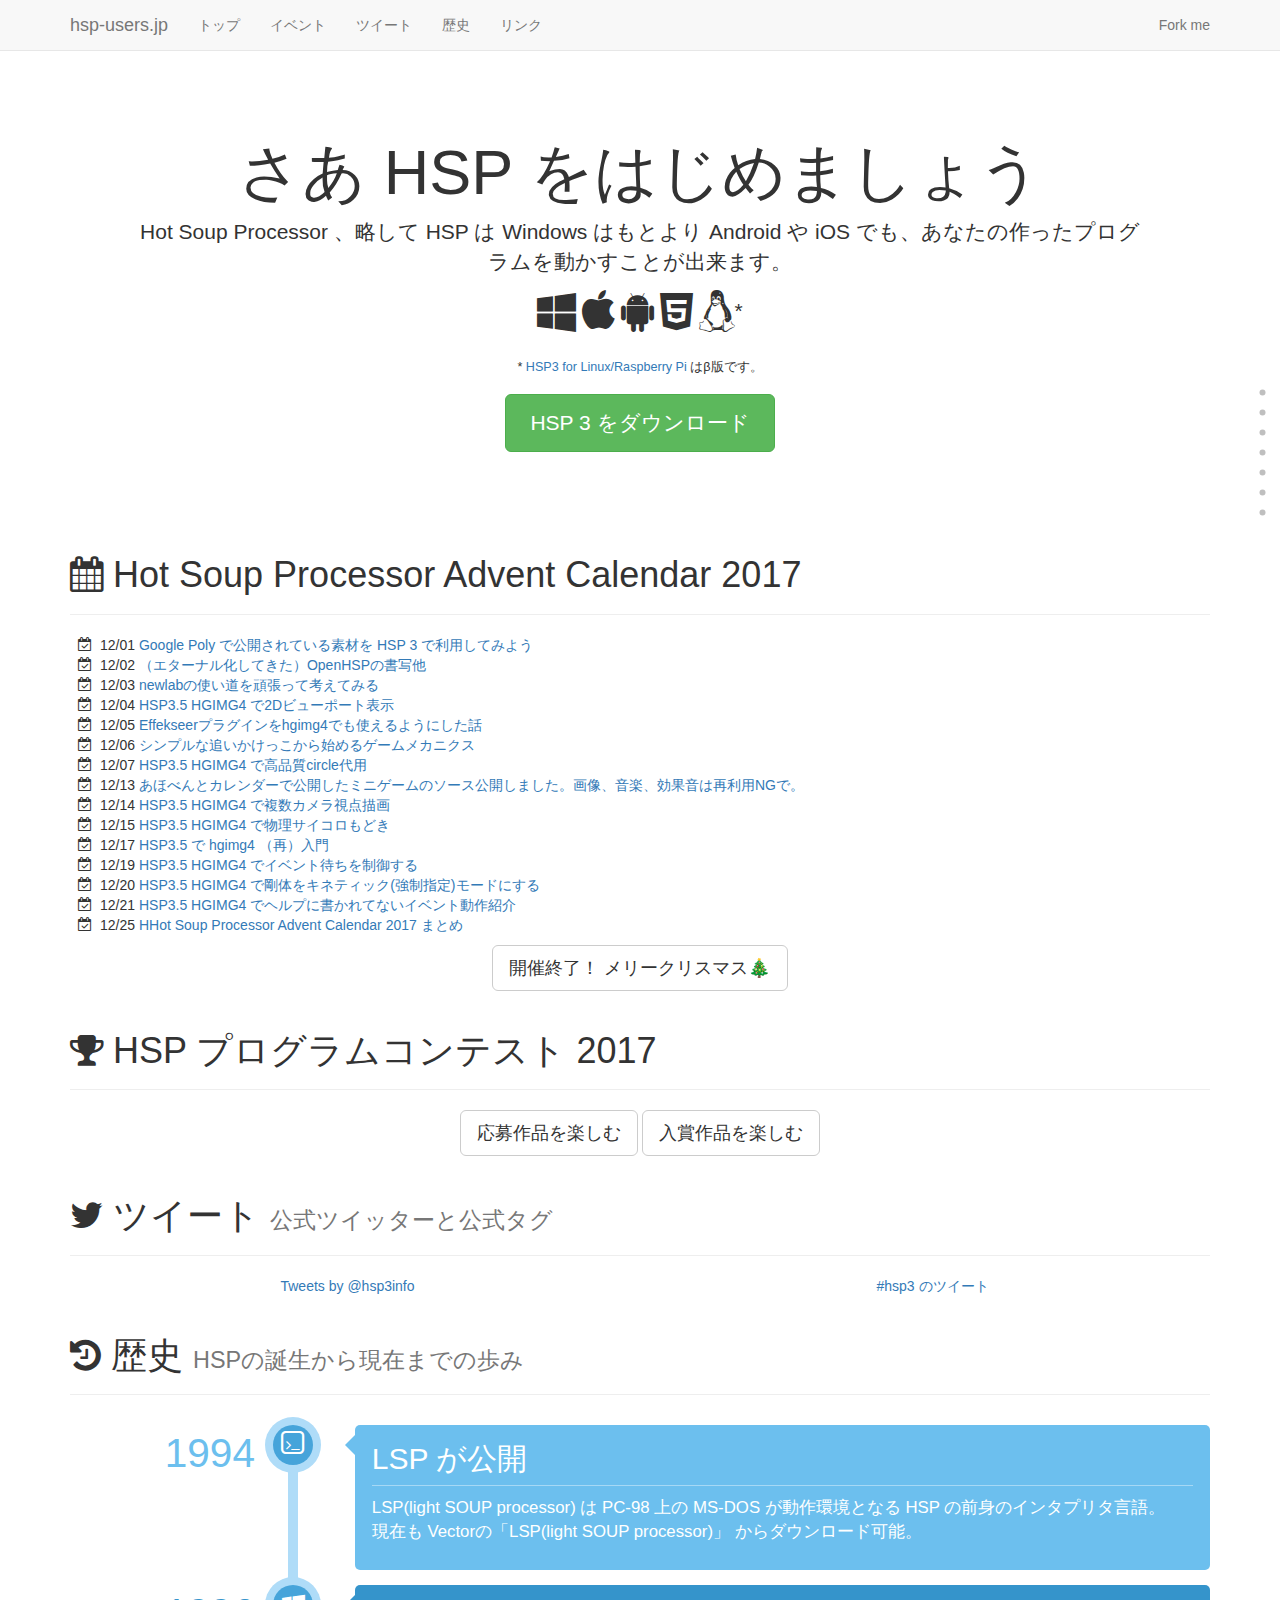
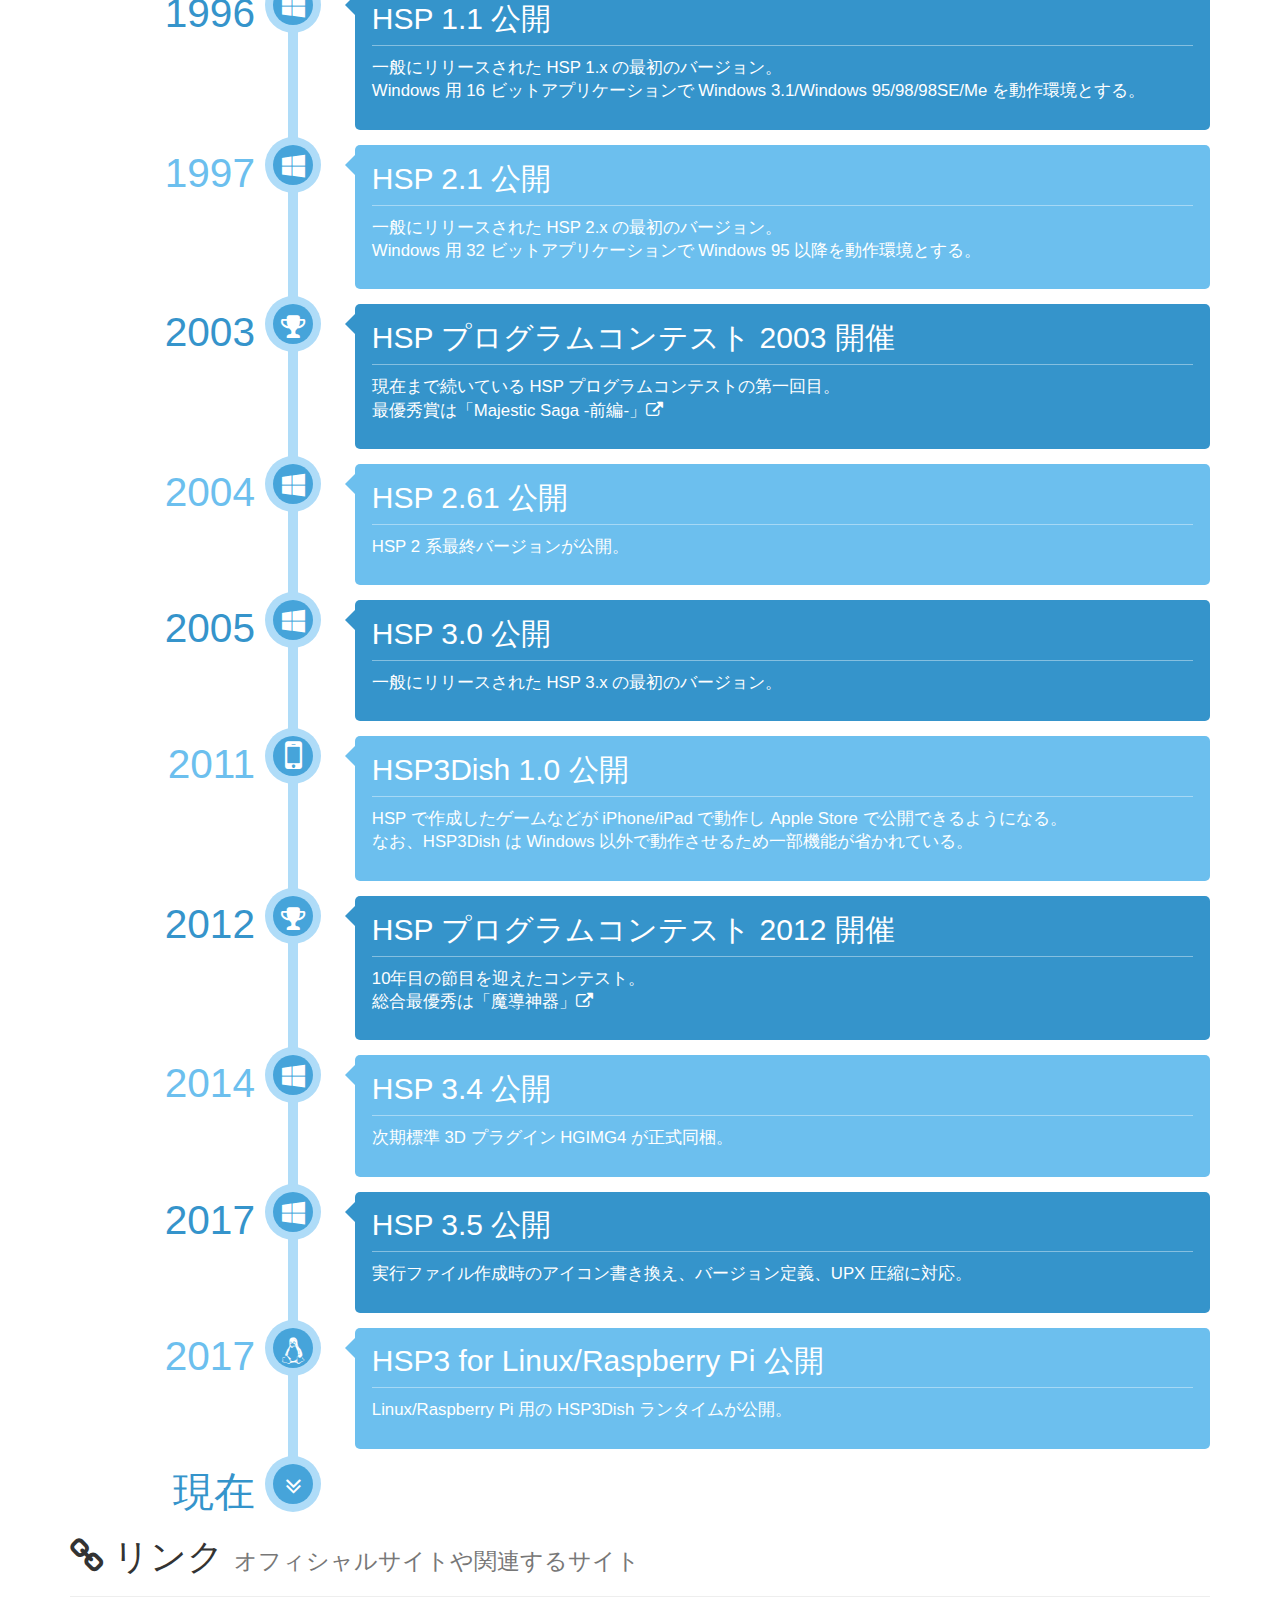
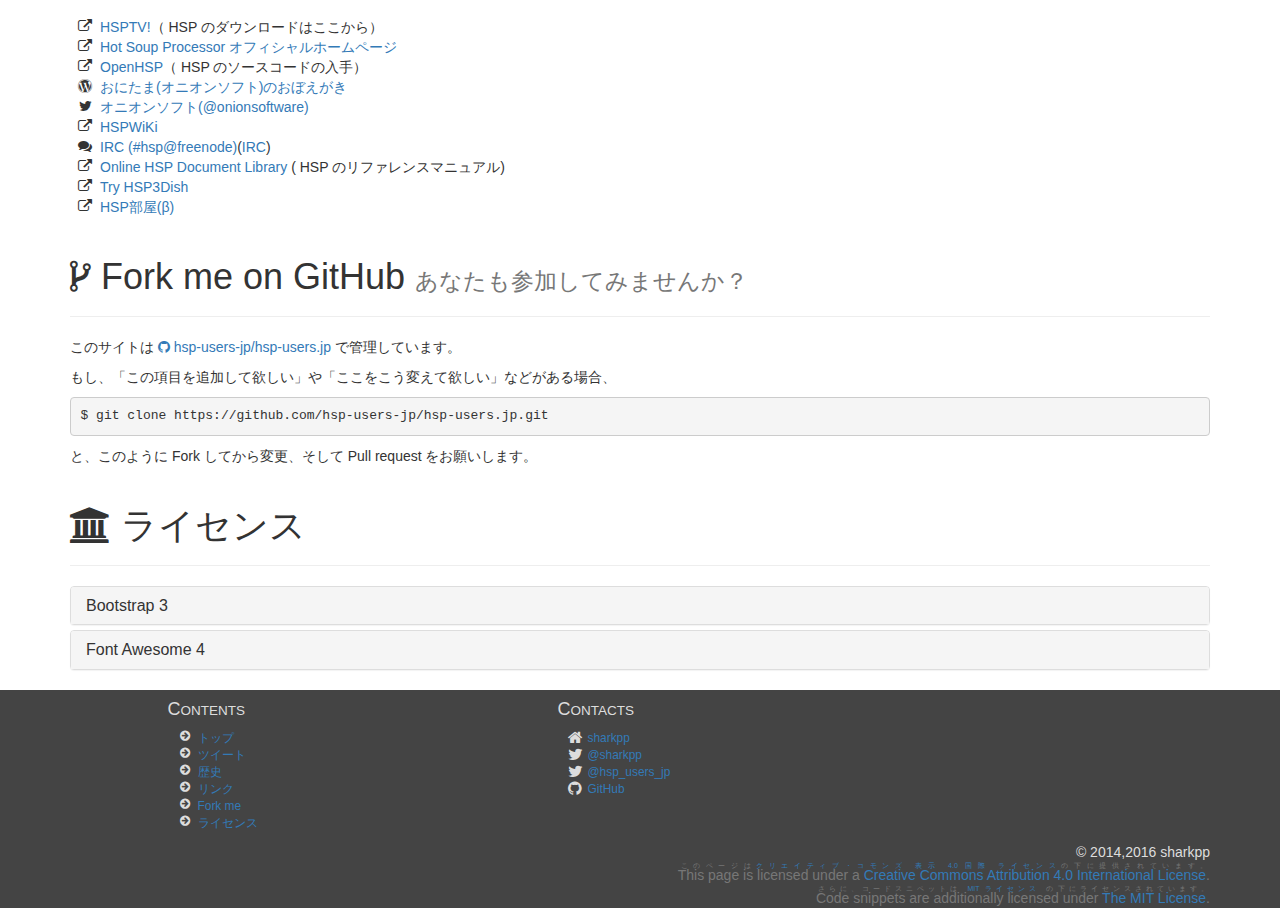
==== commit 828cff83: "公式ツイッターを追加" ====
--- a/index.html
+++ b/index.html
@@ -129,22 +129,25 @@
 
       <section id="tweet" data-section-menu="ツイート">
       <div class="page-header">
-        <h1><i class="fa fa-twitter"></i> #hsp3 <small>HSP公式推奨タグでつぶやかれている内容</small></h1>
+        <h1><i class="fa fa-twitter"></i> ツイート <small>公式ツイッターと公式タグ</small></h1>
       </div>
 
 <div class="row section-tweet">
 <div class="col-md-6">
-
-<div class="text-center">
-<a class="twitter-timeline" href="https://twitter.com/hashtag/hsp3" data-widget-id="697708434871877632">#hsp3 のツイート</a>
-<script>!function(d,s,id){var js,fjs=d.getElementsByTagName(s)[0],p=/^http:/.test(d.location)?'http':'https';if(!d.getElementById(id)){js=d.createElement(s);js.id=id;js.src=p+"://platform.twitter.com/widgets.js";fjs.parentNode.insertBefore(js,fjs);}}(document,"script","twitter-wjs");</script>
-</div>
-
+    
+  <div class="text-center">
+    <a class="twitter-timeline" data-height="500" href="https://twitter.com/hsp3info">Tweets by @hsp3info
+    </a>
+    <script async src="https://platform.twitter.com/widgets.js" charset="utf-8"></script>
+  </div>
+  
 </div>
 <div class="col-md-6">
 
-<blockquote class="twitter-tweet" data-lang="ja"><p lang="ja" dir="ltr">HSP関連のハッシュタグ、 <a href="https://twitter.com/hashtag/hsp?src=hash">#hsp</a> だと衝突が多いので今後は、 <a href="https://twitter.com/hashtag/hsp3?src=hash">#hsp3</a> にしていきたいと思います</p>&mdash; オニオンソフト (@onionsoftware) <a href="https://twitter.com/onionsoftware/status/4550774998704128">2010, 11月 16</a></blockquote>
-<script async src="//platform.twitter.com/widgets.js" charset="utf-8"></script>
+  <div class="text-center">
+    <a class="twitter-timeline" href="https://twitter.com/hashtag/hsp3" data-widget-id="697708434871877632">#hsp3 のツイート</a>
+    <script>!function(d,s,id){var js,fjs=d.getElementsByTagName(s)[0],p=/^http:/.test(d.location)?'http':'https';if(!d.getElementById(id)){js=d.createElement(s);js.id=id;js.src=p+"://platform.twitter.com/widgets.js";fjs.parentNode.insertBefore(js,fjs);}}(document,"script","twitter-wjs");</script>
+  </div>
 
 </div>
 </div>
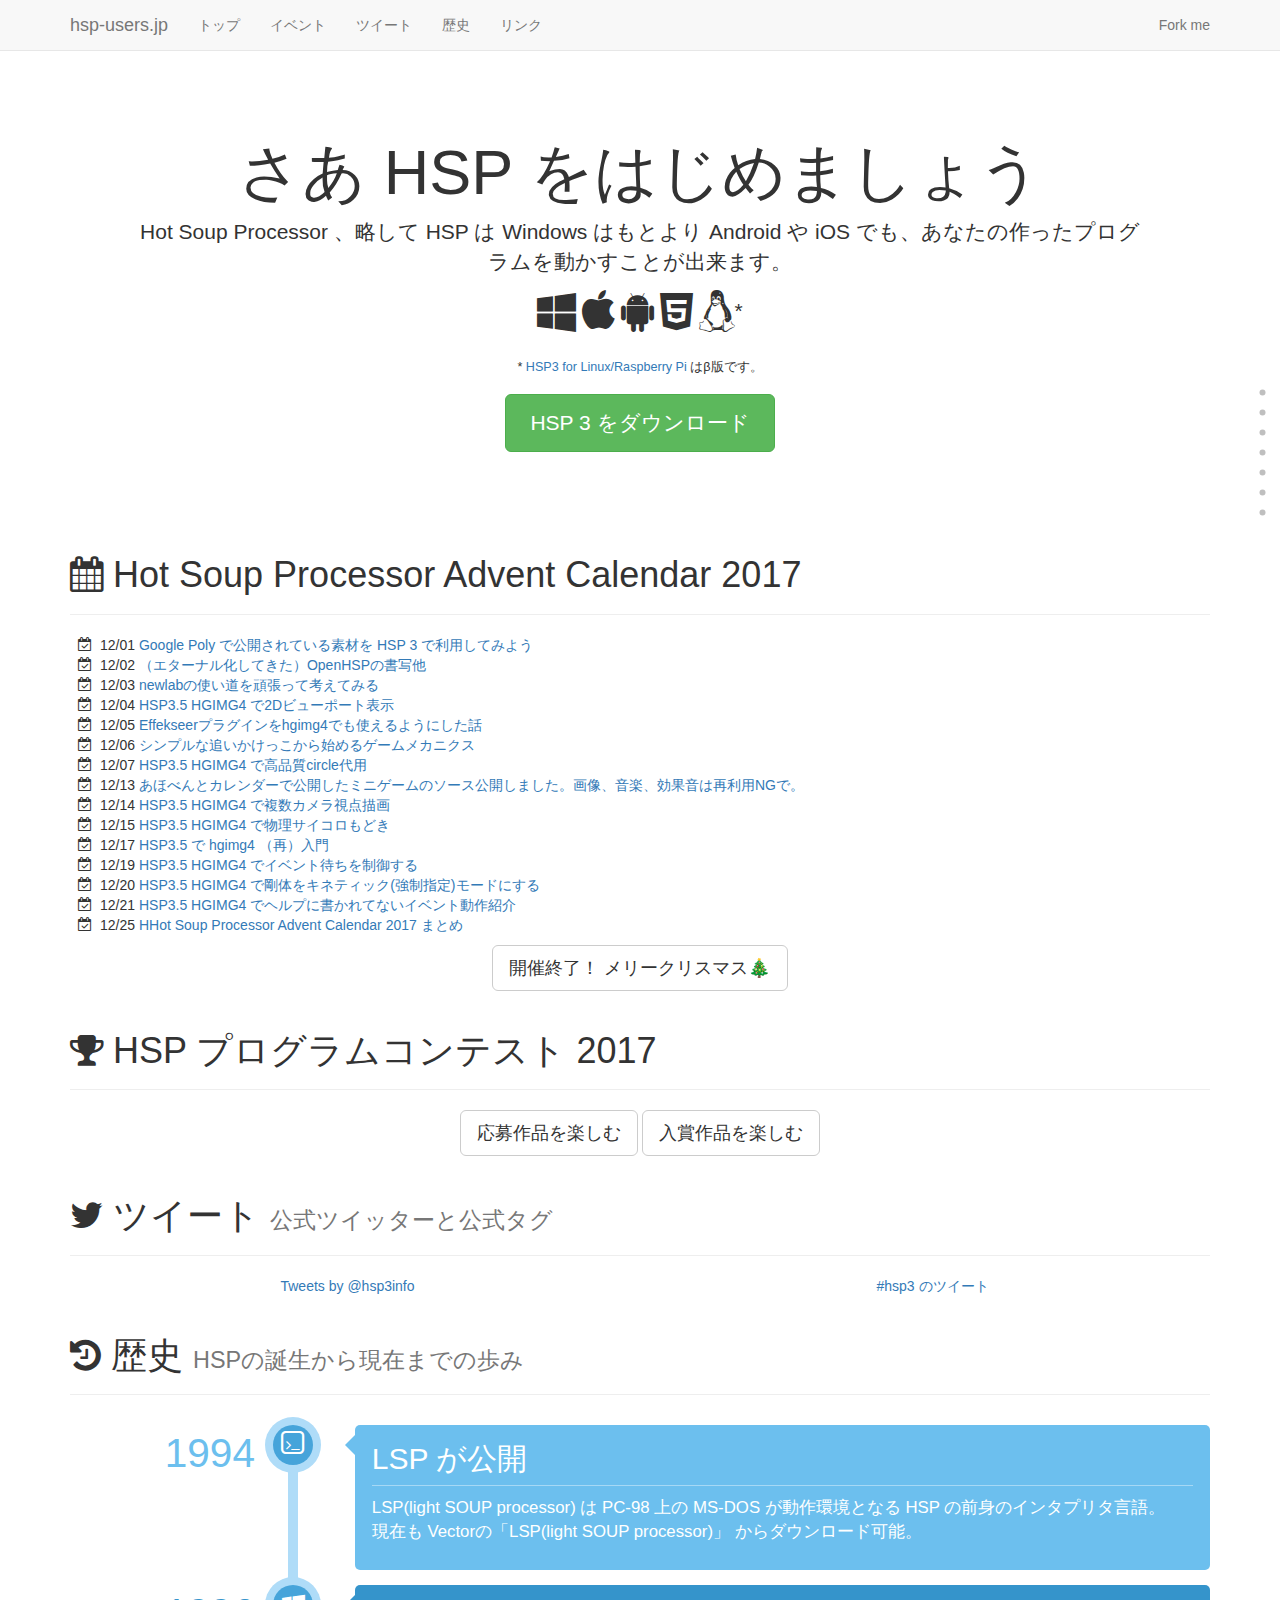
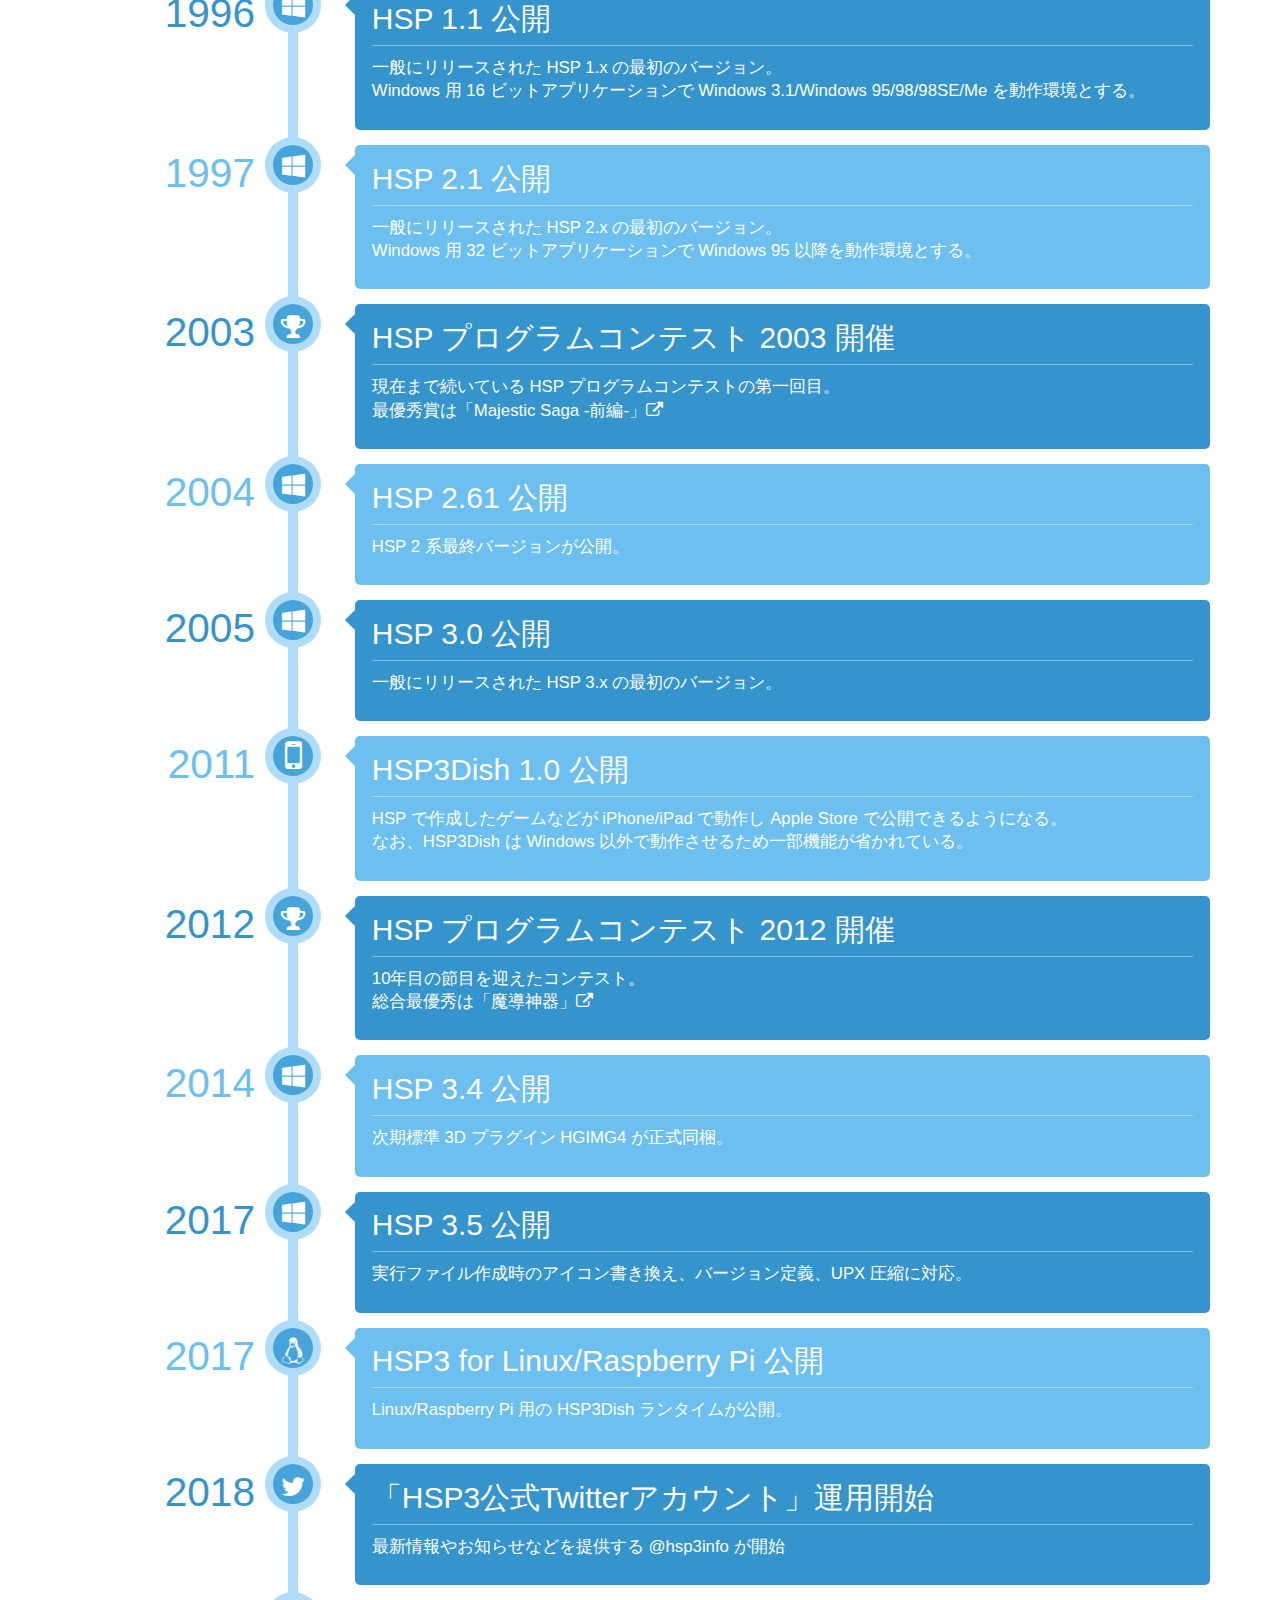
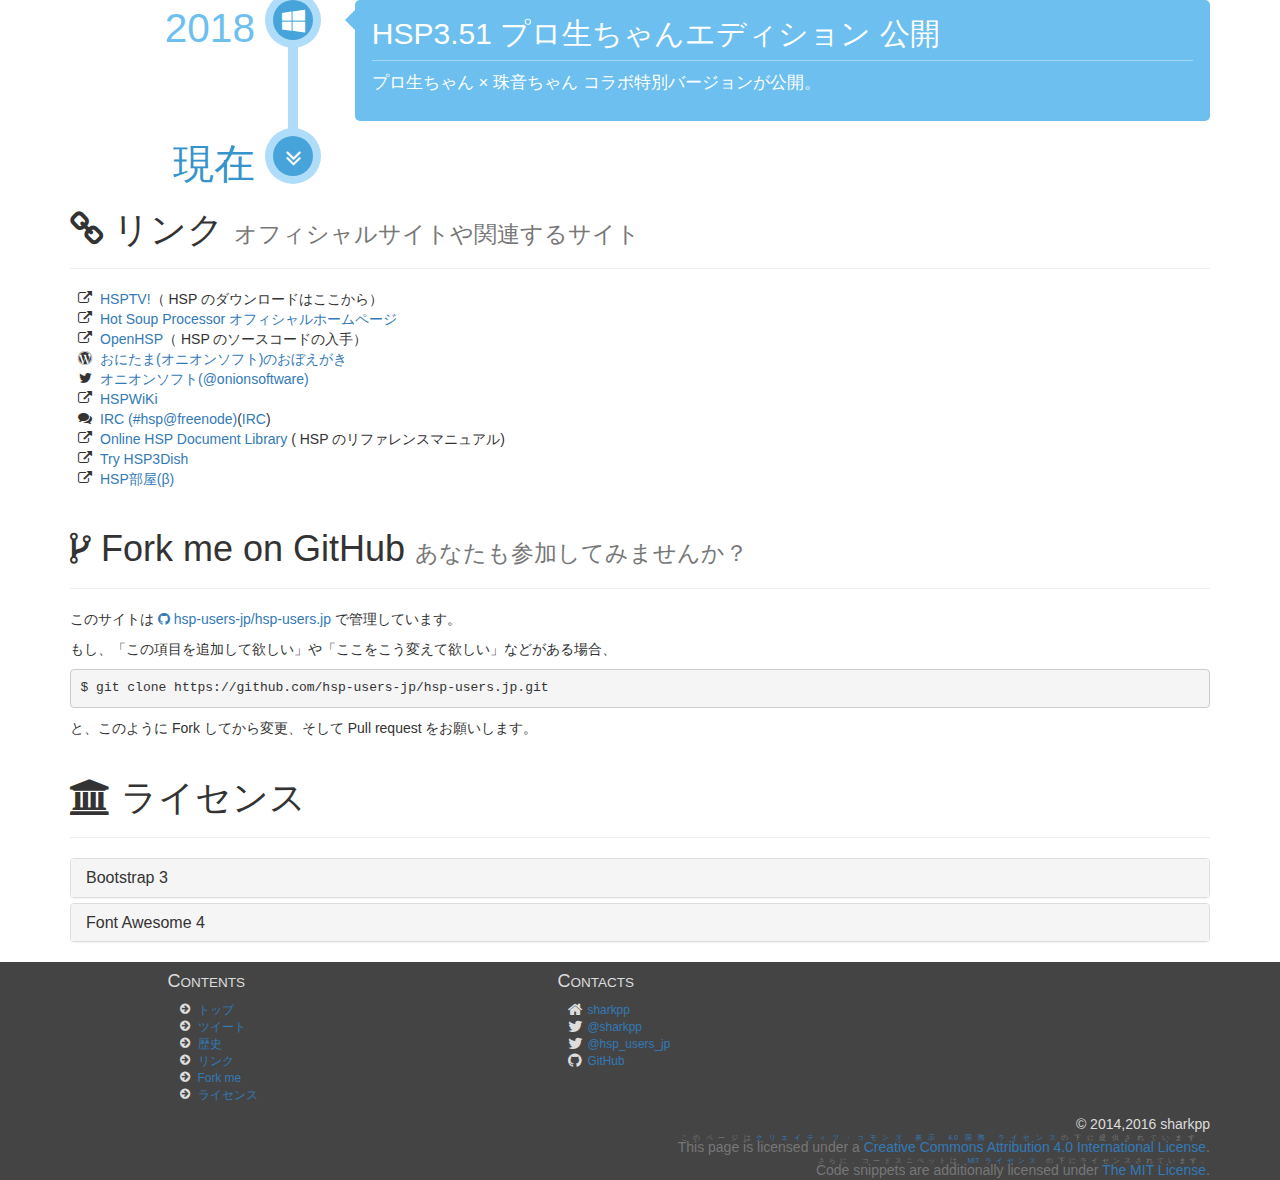
==== commit 084917ed: "歴史を更新" ====
--- a/index.html
+++ b/index.html
@@ -254,6 +254,22 @@
       			<p>Linux/Raspberry Pi 用の HSP3Dish ランタイムが公開。</p>
       		</div>
       	</li>
+        <li>
+        <time class="cbp_tmtime" datetime="2018-06-28"><span>2018</span></time>
+          <div class="cbp_tmicon"><i class="fa fa-twitter fa-lg"></i></div>
+          <div class="cbp_tmlabel">
+            <h2>「HSP3公式Twitterアカウント」運用開始</h2>
+            <p>最新情報やお知らせなどを提供する <a href="https://twitter.com/hsp3info">@hsp3info</a> が開始</p>
+          </div>
+        </li>
+        <li>
+        <time class="cbp_tmtime" datetime="2018-06-28"><span>2018</span></time>
+          <div class="cbp_tmicon"><i class="fa fa-windows fa-lg"></i></div>
+          <div class="cbp_tmlabel">
+            <h2>HSP3.51 プロ生ちゃんエディション 公開</h2>
+            <p>プロ生ちゃん × 珠音ちゃん コラボ特別バージョンが公開。</p>
+          </div>
+        </li>
         <li>
       		<time class="cbp_tmtime" datetime="2016"><span>現在</span></time>
       		<div class="cbp_tmicon"><i class="fa fa-angle-double-down fa-lg"></i></div>
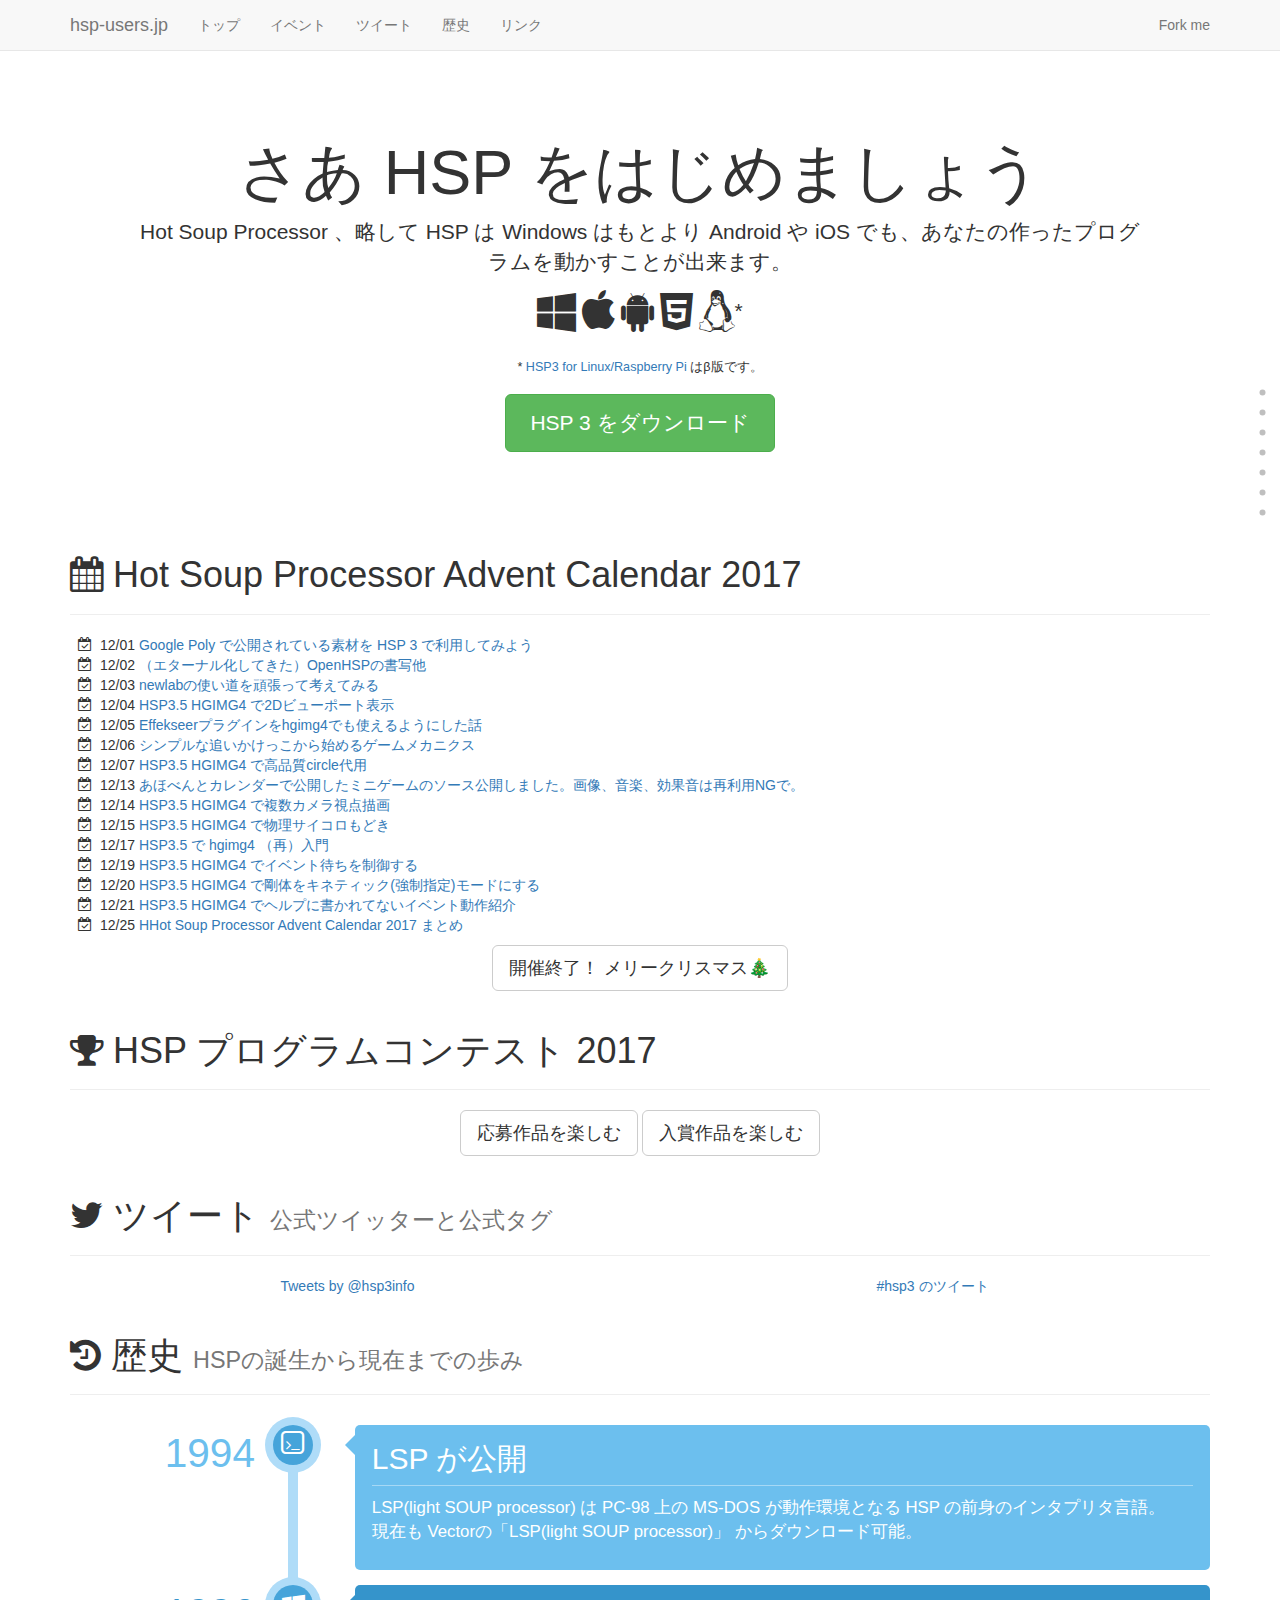
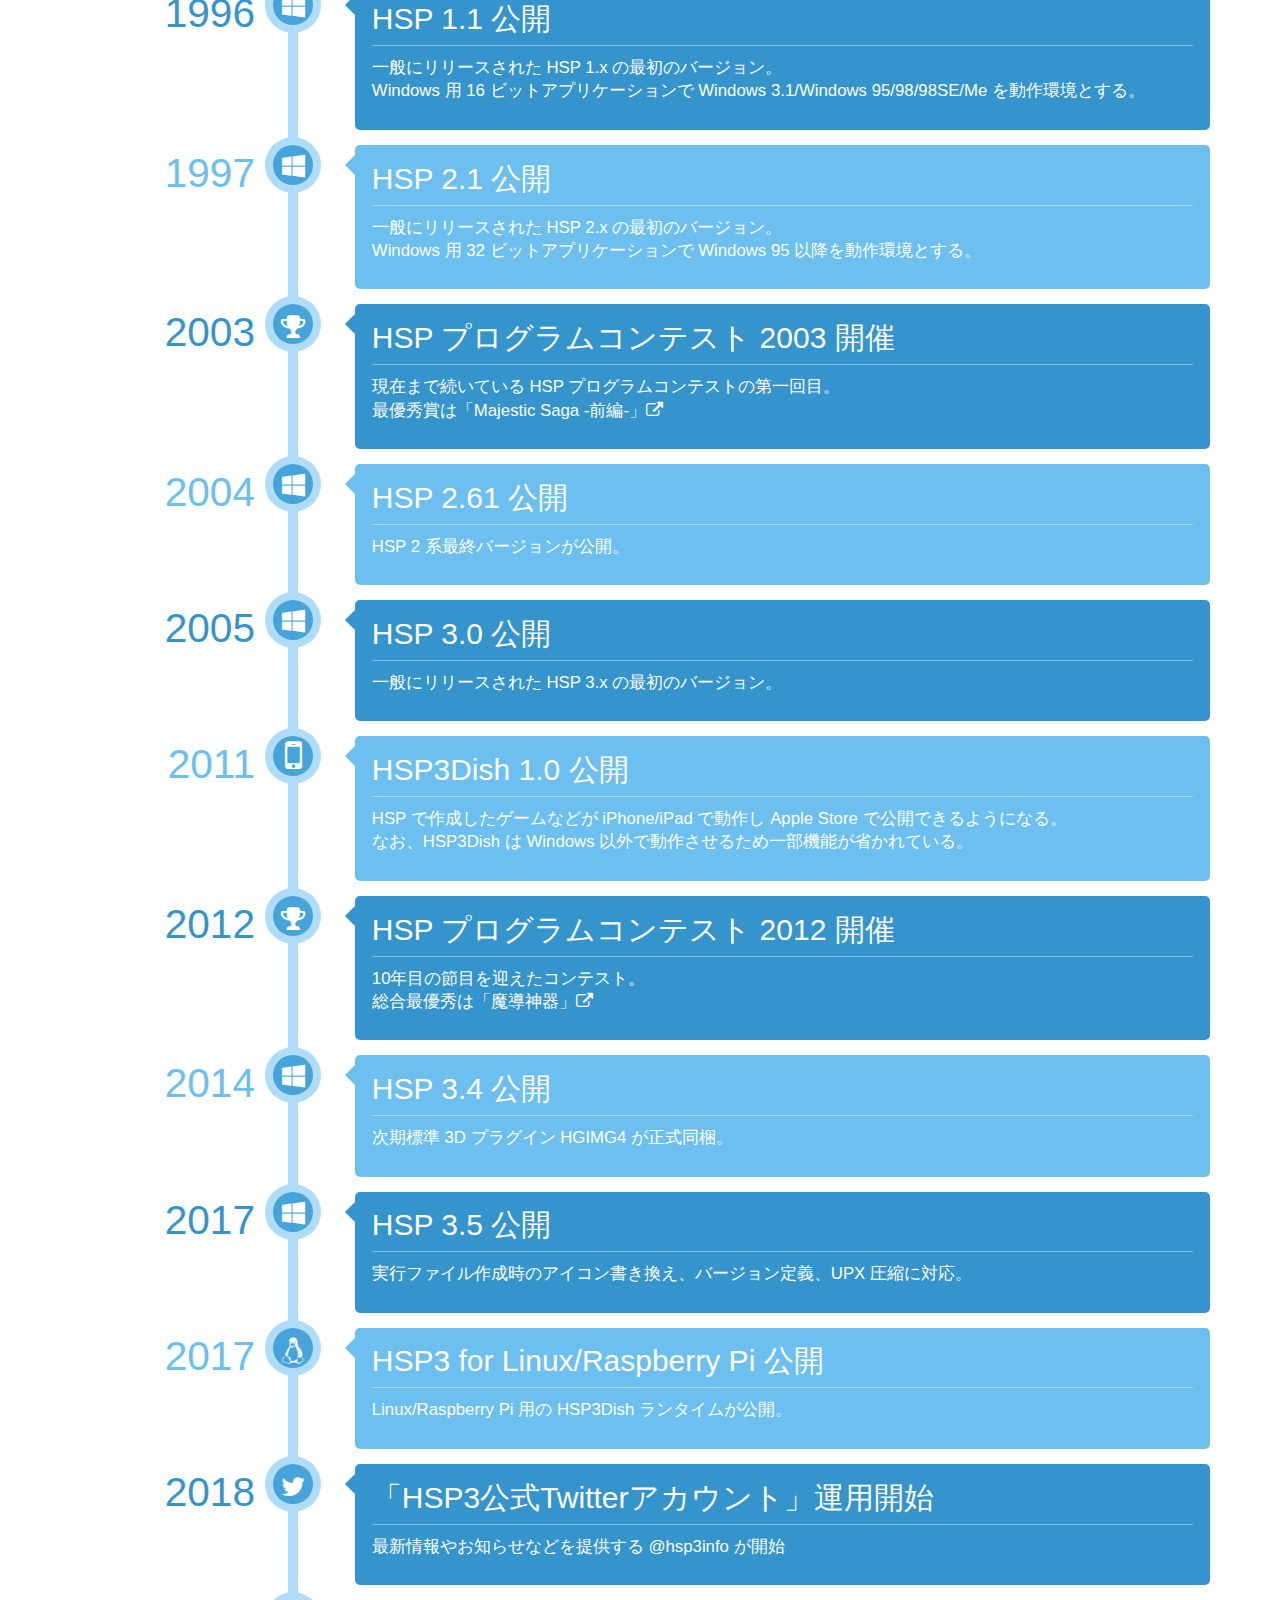
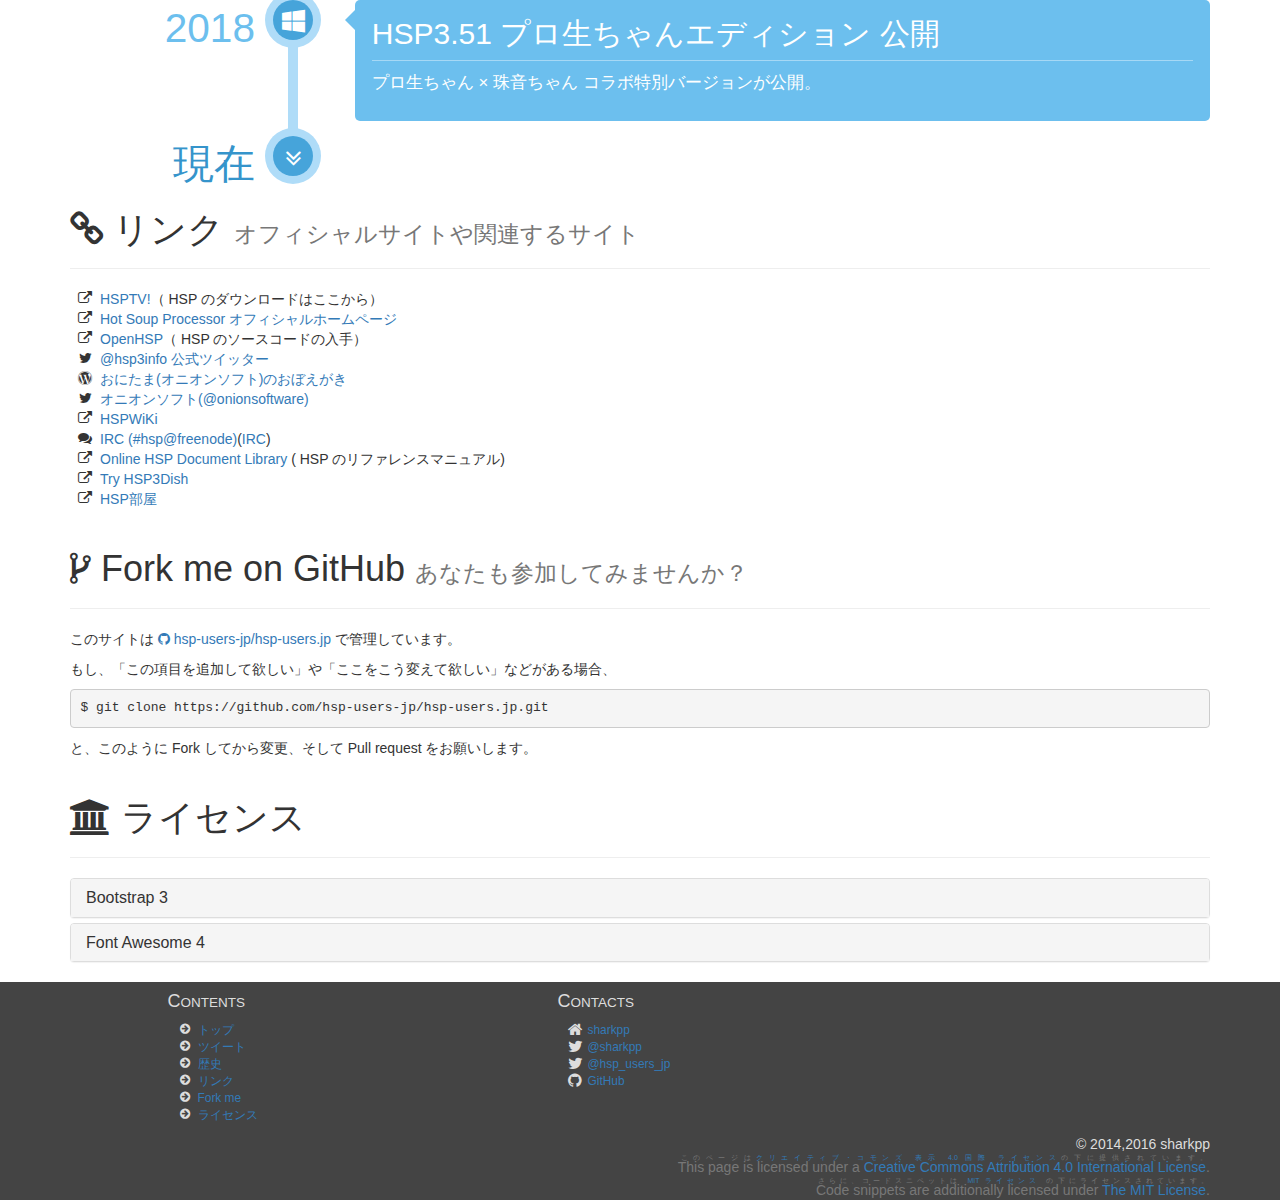
==== commit a99b889f: "リンク修正" ====
--- a/index.html
+++ b/index.html
@@ -289,13 +289,14 @@
         <li><i class="fa-li fa fa-external-link"></i><a href="http://hsp.tv/">HSPTV!</a>（ HSP のダウンロードはここから）</li>
         <li><i class="fa-li fa fa-external-link"></i><a href="http://www.onionsoft.net/hsp/">Hot Soup Processor オフィシャルホームページ</a></li>
         <li><i class="fa-li fa fa-external-link"></i><a href="http://www.onionsoft.net/hsp/openhsp/">OpenHSP</a>（ HSP のソースコードの入手）</li>
+        <li><i class="fa-li fa fa-twitter"      ></i><a href="https://twitter.com/hsp3info">@hsp3info 公式ツイッター</a></li>
         <li><i class="fa-li fa fa-wordpress"    ></i><a href="http://www.onionsoft.net/wp/">おにたま(オニオンソフト)のおぼえがき</a></li>
         <li><i class="fa-li fa fa-twitter"      ></i><a href="https://twitter.com/onionsoftware">オニオンソフト(@onionsoftware)</a></li>
         <li><i class="fa-li fa fa-external-link"></i><a href="http://quasiquote.org/hspwiki/">HSPWiKi</a></li>
         <li><i class="fa-li fa fa-comments"     ></i><a href="https://webchat.freenode.net/?channels=%23hsp&uio=d4">IRC (#hsp@freenode)</a>(<a href="irc://irc.freenode.net:6667/hsp?charset=utf8">IRC</a>)</li>
         <li><i class="fa-li fa fa-external-link"></i><a href="http://ohdl.hsproom.me/">Online HSP Document Library</a> ( HSP のリファレンスマニュアル)</li>
         <li><i class="fa-li fa fa-external-link"></i><a href="http://peppermint.jp/products/hsp/try.html">Try HSP3Dish</a></li>
-        <li><i class="fa-li fa fa-external-link"></i><a href="http://hsproom.me/">HSP部屋(β)</a></li>
+        <li><i class="fa-li fa fa-external-link"></i><a href="http://hsproom.me/">HSP部屋</a></li>
       </ul>
 
       </section>
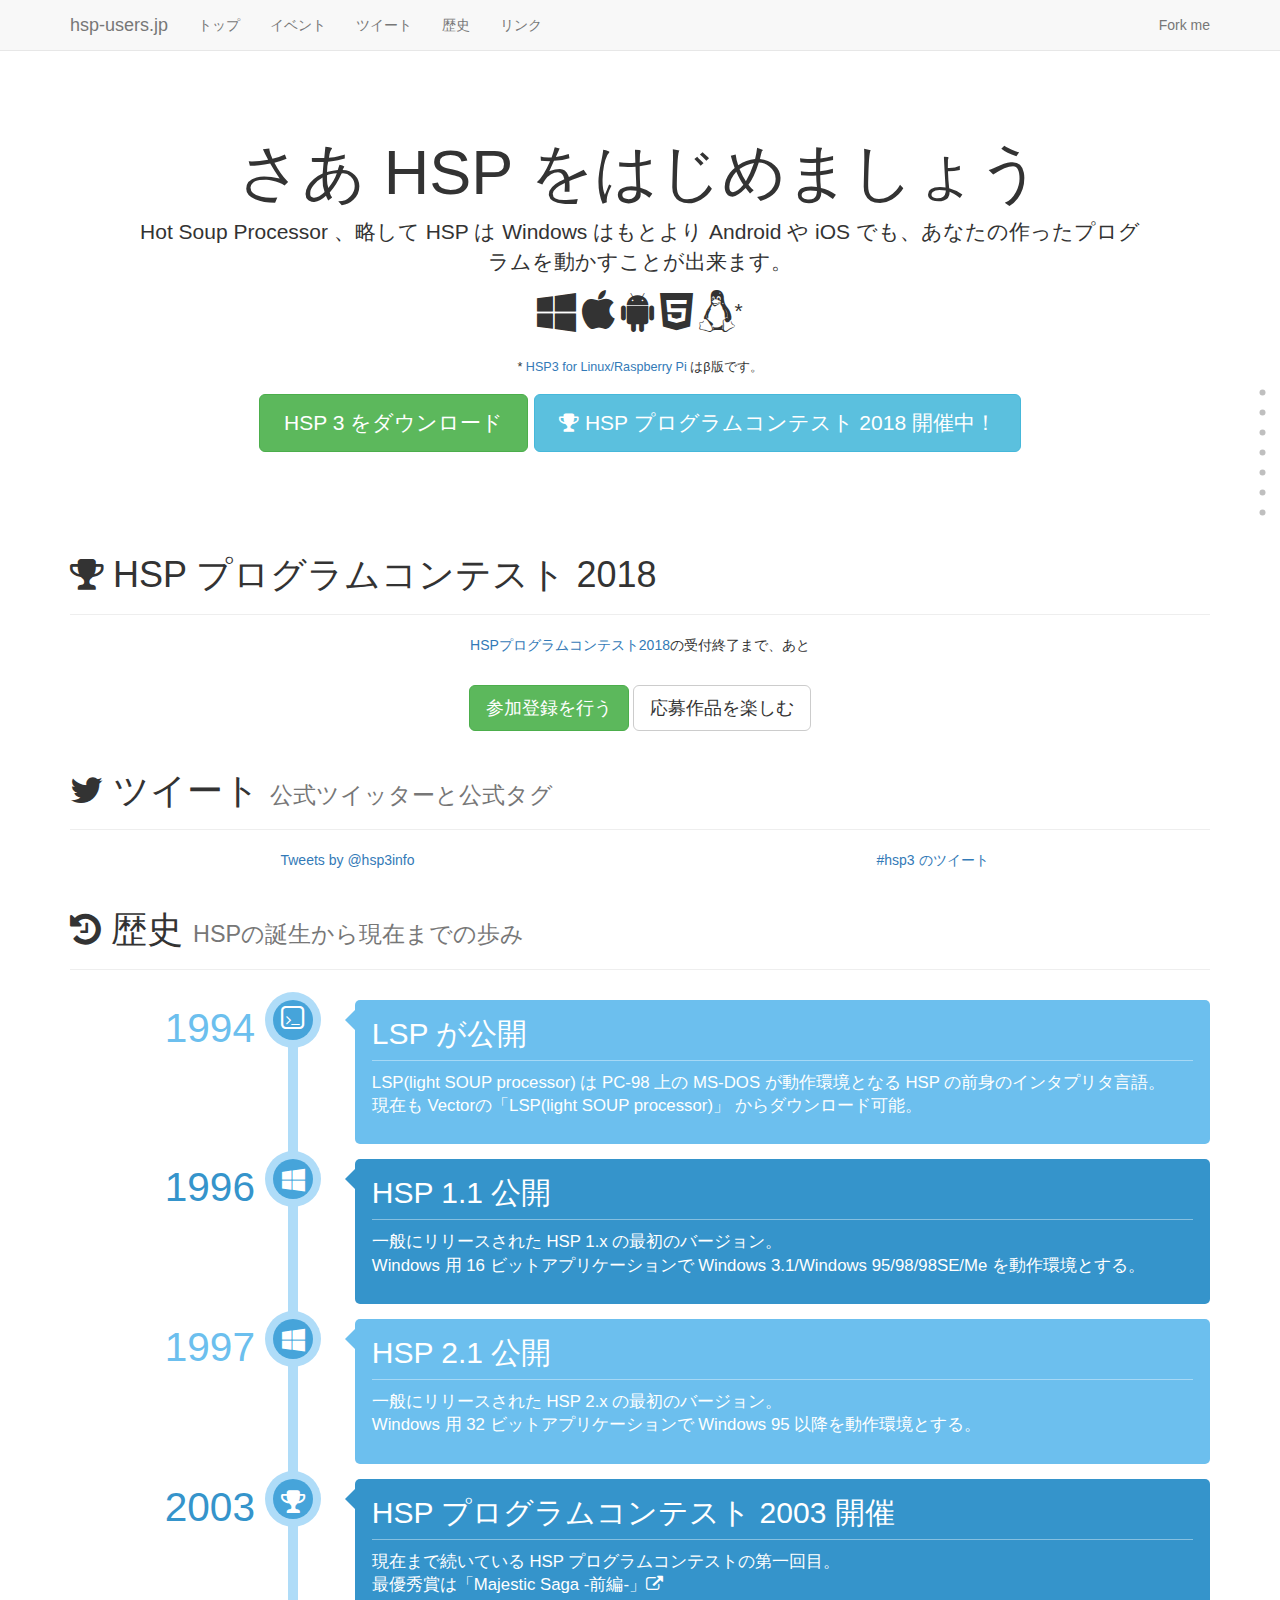
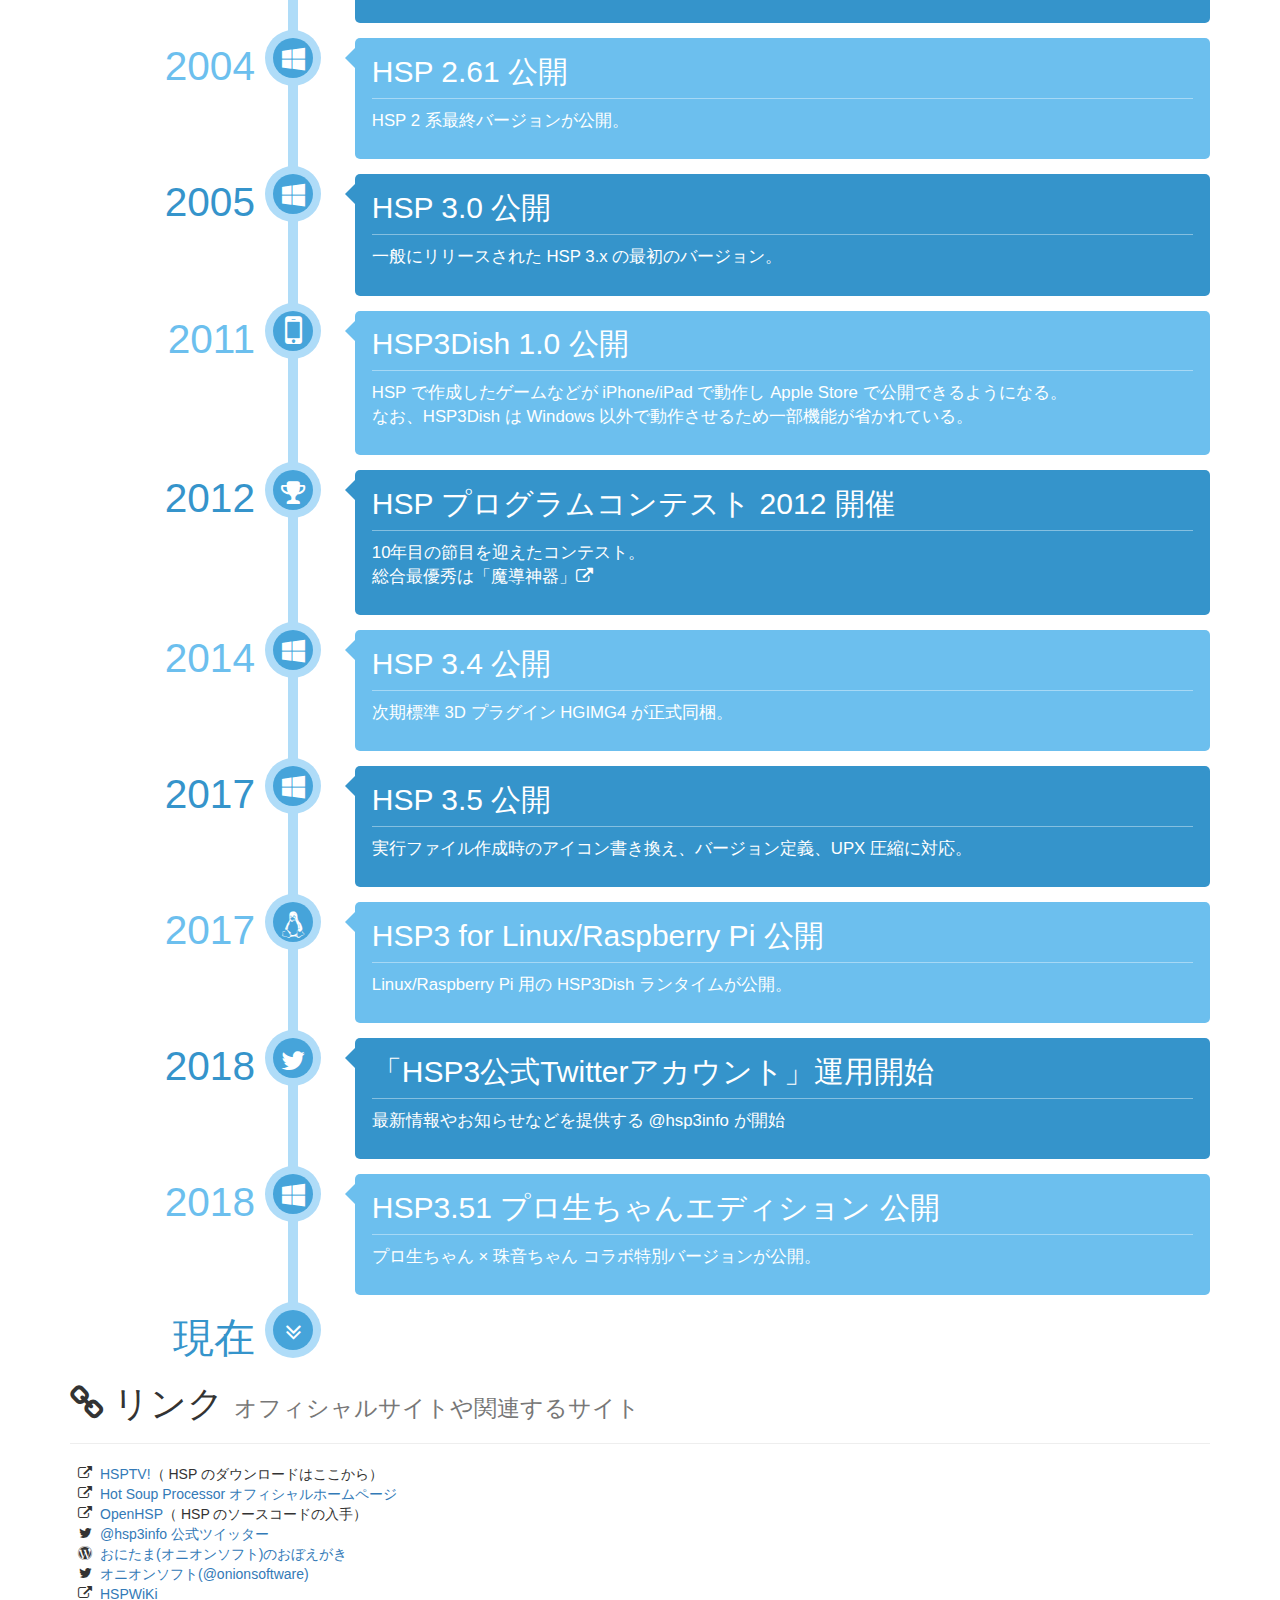
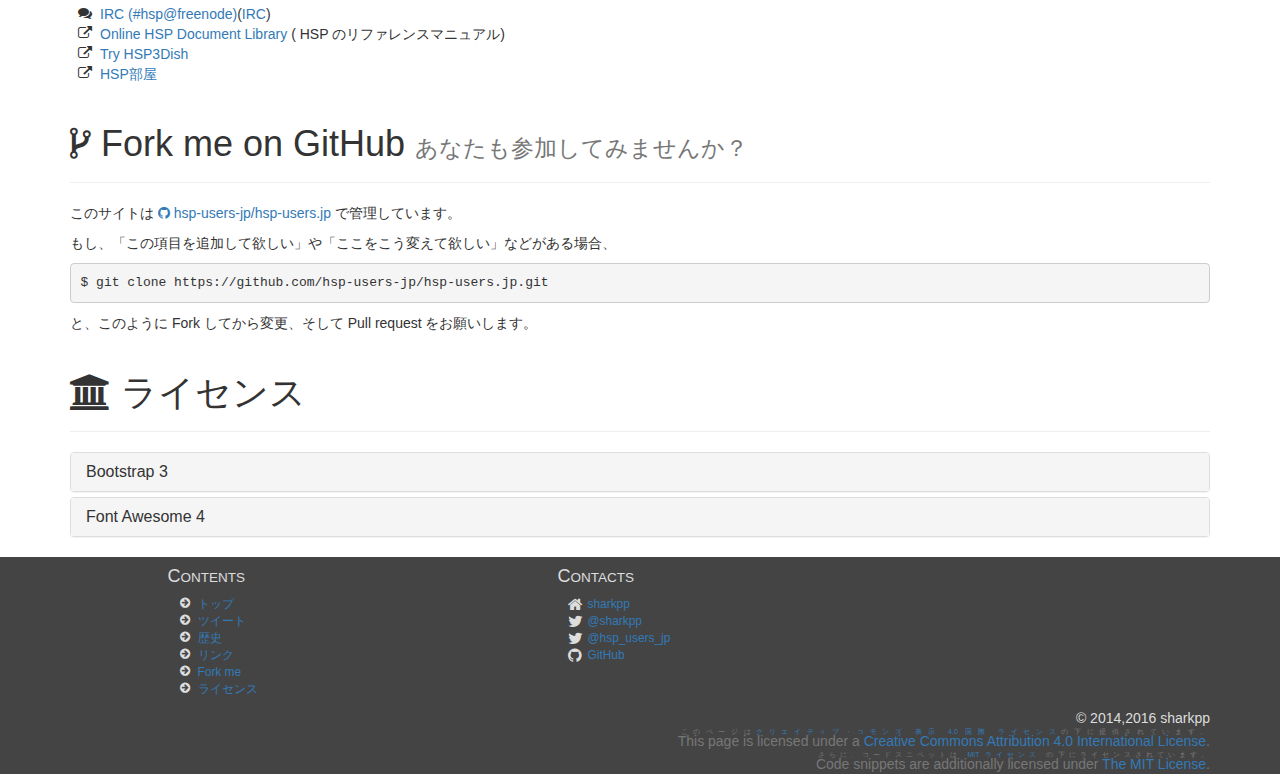
==== commit d8911a8e: "コンテスト2018リンク追加" ====
--- a/index.html
+++ b/index.html
@@ -80,6 +80,7 @@
         <p><small style="font-size: 60%">* <a href="http://hsp.tv/make/hsp3linux_pi.html" title="HSP3 for Linux/Raspberry Pi">HSP3 for Linux/Raspberry Pi</a> はβ版です。 </small></p>
         <p>
           <a class="btn btn-lg btn-success" href="http://hsp.tv/" role="button">HSP 3 をダウンロード</a>
+          <a class="btn btn-lg btn-info contest2018-end" style="display: none" href="#hsp-event"><i class="fa fa-trophy"></i> HSP プログラムコンテスト 2018 開催中！</a>
         </p>
       </div>
       </section>
@@ -87,44 +88,33 @@
       <section id="hsp-event" data-section-menu="イベント">
 
       <div class="page-header">
-        <h1><i class="fa fa-calendar"></i> Hot Soup Processor Advent Calendar 2017</h1>
-      </div>
-
-<div>
-<ul class="fa-ul">
-  <li><i class="fa-li fa fa-calendar-check-o"></i>12/01 <a href="http://www.sharkpp.net/blog/2017/12/01/hsp-advent-calendar-2017-1st-day.html">Google Poly で公開されている素材を HSP 3 で利用してみよう</a></li>
-  <li><i class="fa-li fa fa-calendar-check-o"></i>12/02 <a href="https://qiita.com/y_tack/items/7eda1f2502de4611b4f7">（エターナル化してきた）OpenHSPの書写他</a></li>
-  <li><i class="fa-li fa fa-calendar-check-o"></i>12/03 <a href="https://qiita.com/mjhd-devlion/items/44d1a919b5485629e7e8">newlabの使い道を頑張って考えてみる</a></li>
-  <li><i class="fa-li fa fa-calendar-check-o"></i>12/04 <a href="https://qiita.com/hta393939/items/e6fb2399030287005b5f">HSP3.5 HGIMG4 で2Dビューポート表示</a></li>
-  <li><i class="fa-li fa fa-calendar-check-o"></i>12/05 <a href="http://fe0km.blog.fc2.com/blog-entry-125.html">Effekseerプラグインをhgimg4でも使えるようにした話</a></li>
-  <li><i class="fa-li fa fa-calendar-check-o"></i>12/06 <a href="https://qiita.com/onionsoftware/items/d9c837725251ae89a376">シンプルな追いかけっこから始めるゲームメカニクス</a></li>
-  <li><i class="fa-li fa fa-calendar-check-o"></i>12/07 <a href="https://qiita.com/hta393939/items/7dc602552b71f784e61e">HSP3.5 HGIMG4 で高品質circle代用</a></li>
-  <li><i class="fa-li fa fa-calendar-check-o"></i>12/13 <a href="http://d.hatena.ne.jp/hatahata/20171213">あほべんとカレンダーで公開したミニゲームのソース公開しました。画像、音楽、効果音は再利用NGで。</a></li>
-  <li><i class="fa-li fa fa-calendar-check-o"></i>12/14 <a href="https://qiita.com/hta393939/items/b3eb2aeda07e5d5a9429">HSP3.5 HGIMG4 で複数カメラ視点描画</a></li>
-  <li><i class="fa-li fa fa-calendar-check-o"></i>12/15 <a href="https://qiita.com/hta393939/items/3e358e7e852b34b4552c">HSP3.5 HGIMG4 で物理サイコロもどき</a></li>
-  <li><i class="fa-li fa fa-calendar-check-o"></i>12/17 <a href="https://qiita.com/exrd/items/3fa31353df396ef53312">HSP3.5 で hgimg4 （再）入門</a></li>
-  <li><i class="fa-li fa fa-calendar-check-o"></i>12/19 <a href="https://qiita.com/hta393939/items/99e7dd7fa81714584d94">HSP3.5 HGIMG4 でイベント待ちを制御する</a></li>
-  <li><i class="fa-li fa fa-calendar-check-o"></i>12/20 <a href="https://qiita.com/hta393939/items/a8b2d88655f9c14b1001">HSP3.5 HGIMG4 で剛体をキネティック(強制指定)モードにする</a></li>
-  <li><i class="fa-li fa fa-calendar-check-o"></i>12/21 <a href="https://qiita.com/hta393939/items/aee255aa02a508e71552">HSP3.5 HGIMG4 でヘルプに書かれてないイベント動作紹介</a></li>
-  <li><i class="fa-li fa fa-calendar-check-o"></i>12/25 <a href="http://www.sharkpp.net/blog/2017/12/25/hsp-advent-calendar-2017-25th-day.html">HHot Soup Processor Advent Calendar 2017 まとめ</a></li>
-
-</ul>
-<p class="text-center">
-  <a class="btn btn-lg btn-default" href="https://qiita.com/advent-calendar/2017/hsp" role="button">開催終了！ メリークリスマス🎄</a>
-</p>
-</div>
-
-      <div class="page-header">
-        <h1><i class="fa fa-trophy"></i> HSP プログラムコンテスト 2017</h1>
-      </div>
-
-<div>
-<p class="text-center">
-  <a class="btn btn-lg btn-default" href="http://hsp.tv/contest2017/list_n1.html" role="button">応募作品を楽しむ</a>
-  <a class="btn btn-lg btn-default" href="http://hsp.tv/contest2017/cntst_final.html" role="button">入賞作品を楽しむ</a>
-</p>
-</div>
-
+        <h1><i class="fa fa-trophy"></i> HSP プログラムコンテスト 2018</h1>
+      </div>
+
+      <div class="contest2018-start">
+        <p class="text-center"><a href="http://hsp.tv/contest2018/" title="HSPプログラムコンテスト2018">HSPプログラムコンテスト2018</a>の受付開始まで、あと</p>
+
+        <div class="event-countdown-container">
+          <div class="event-countdown"></div>
+        </div>
+
+        <p class="text-center">
+          <a class="btn btn-lg btn-success" href="http://hsp.tv/contest2018/cntst_regulation.html" role="button">応募規約を読む</a>
+        </p>
+      </div>
+          
+      <div class="contest2018-end" style="display: none">
+        <p class="text-center"><a href="http://hsp.tv/contest2018/" title="HSPプログラムコンテスト2018">HSPプログラムコンテスト2018</a>の受付終了まで、あと</p>
+          
+        <div class="event-countdown-container">
+          <div class="event-countdown"></div>
+        </div>
+        <p class="text-center">
+          <a class="btn btn-lg btn-success" href="https://dev.onionsoft.net/seed/" role="button">参加登録を行う</a>
+          <a class="btn btn-lg btn-default" href="http://hsp.tv/contest2018/list_n1.html" role="button">応募作品を楽しむ</a>
+        </p>
+      </div>
+            
       </section>
 
       <section id="tweet" data-section-menu="ツイート">
@@ -454,18 +444,17 @@
 <script>
   $(document).ready(function(){
     $('body').sectionMenu().fragmentScroll();
-    // Count dwon for HSP program contest 2017
-    var timeOfStart = new Date(2017, 8-1, 1, 0, 0, 0).getTime();
-    var timeOfEnd   = new Date(2017,11-1, 1, 0, 0, 0).getTime();
-    //timeOfStart=new Date(2017, 7-1, 30, 0, 42, 0).getTime();
-    $('.contest2017-start .event-countdown').countdown(timeOfStart, {defer: true })
+    // Count dwon for HSP program contest 2018
+    var timeOfStart = new Date(2018, 8-1, 1, 0, 0, 0).getTime();
+    var timeOfEnd   = new Date(2018,11-1, 1, 0, 0, 0).getTime();
+    $('.contest2018-start .event-countdown').countdown(timeOfStart, {defer: true })
       .on('update.countdown', function (event) {
         $(this).html(event.strftime('%D 日と %H 時間 %M 分 %S 秒'));
       })
       .on('finish.countdown', function (event) {
-        $('.contest2017-start').hide();
-        $('.contest2017-end').show();
-        $('.contest2017-end .event-countdown').countdown(timeOfEnd, {defer: true })
+        $('.contest2018-start').hide();
+        $('.contest2018-end').show();
+        $('.contest2018-end .event-countdown').countdown(timeOfEnd, {defer: true })
           .on('update.countdown', function (event) {
             $(this).html(event.strftime('%-w 週間と %-d 日と<br /> %H 時間 %M 分 %S 秒'));
           })
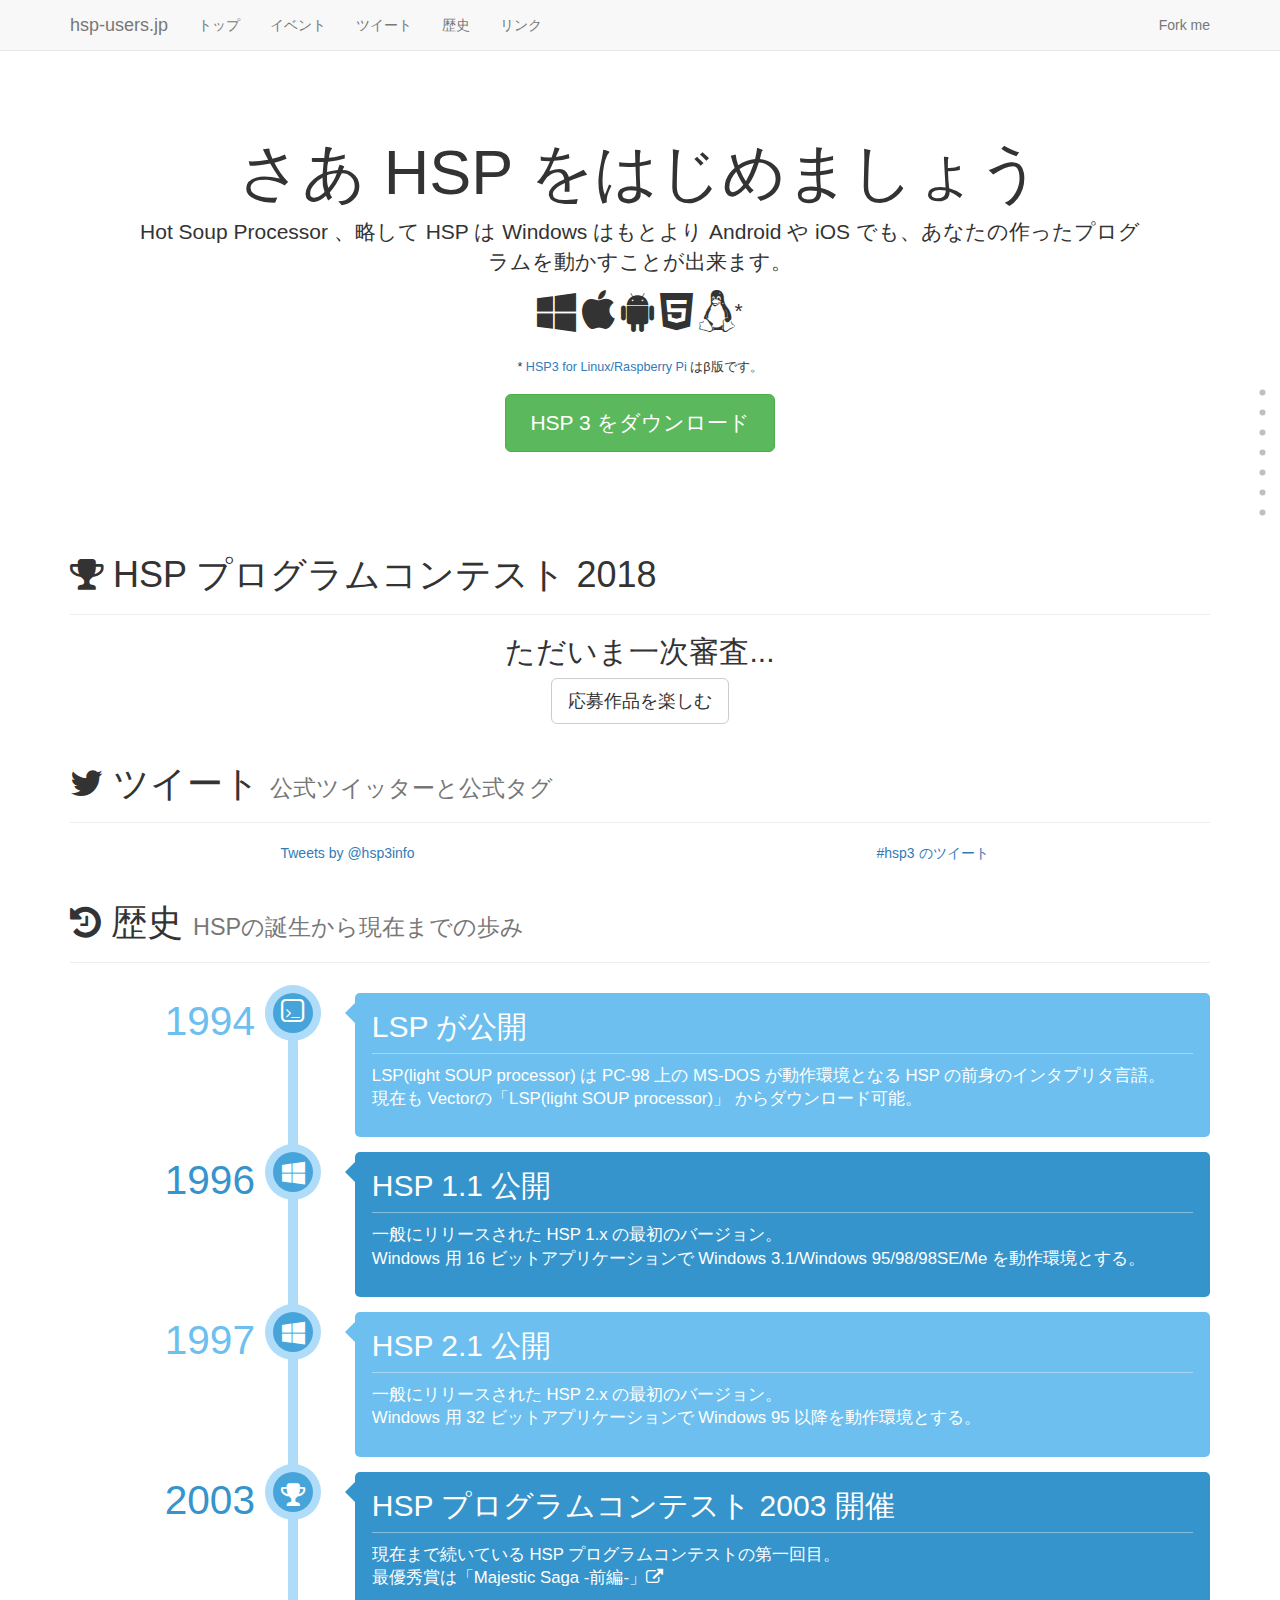
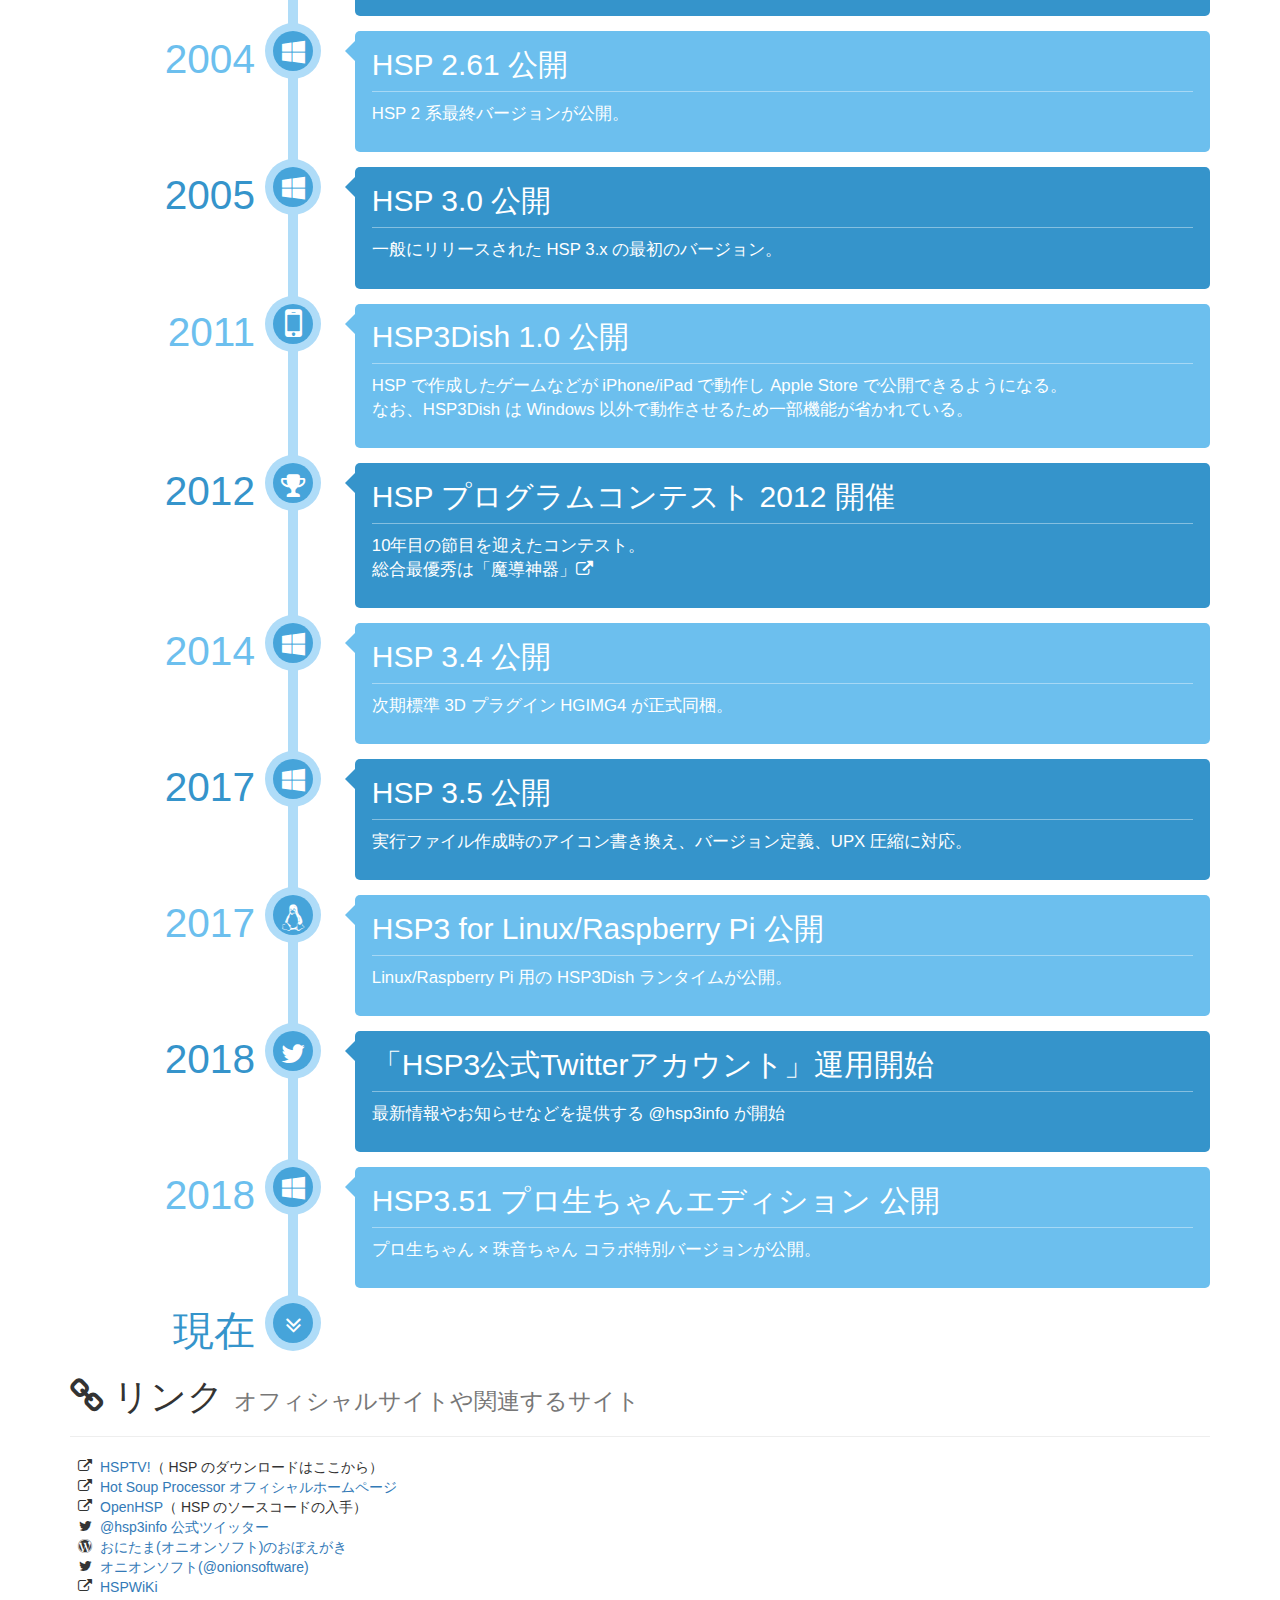
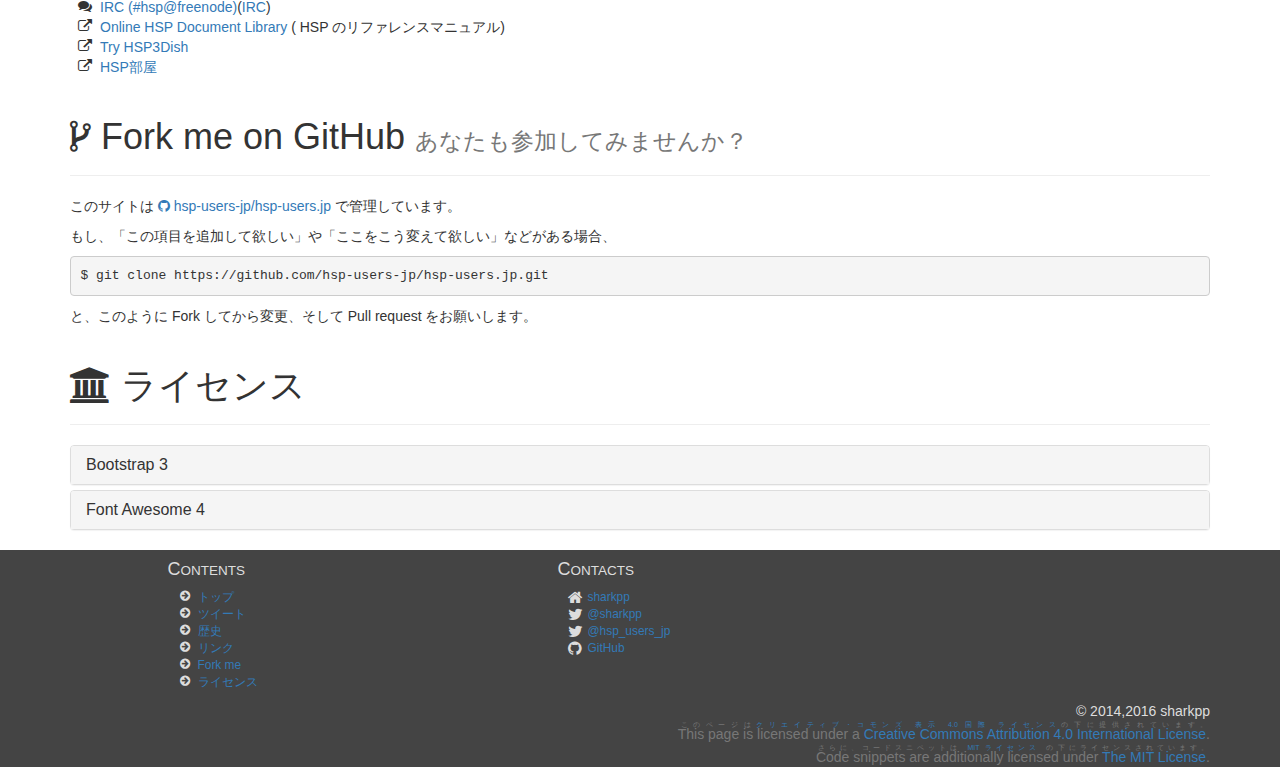
==== commit 6e60f699: "応募期間が終わってのそのままだったのを修正" ====
--- a/index.html
+++ b/index.html
@@ -90,31 +90,15 @@
       <div class="page-header">
         <h1><i class="fa fa-trophy"></i> HSP プログラムコンテスト 2018</h1>
       </div>
-
-      <div class="contest2018-start">
-        <p class="text-center"><a href="http://hsp.tv/contest2018/" title="HSPプログラムコンテスト2018">HSPプログラムコンテスト2018</a>の受付開始まで、あと</p>
-
-        <div class="event-countdown-container">
-          <div class="event-countdown"></div>
-        </div>
-
+      
+      <h2 class="text-center">ただいま一次審査...</h2>
+
+      <div>
         <p class="text-center">
-          <a class="btn btn-lg btn-success" href="http://hsp.tv/contest2018/cntst_regulation.html" role="button">応募規約を読む</a>
-        </p>
-      </div>
-          
-      <div class="contest2018-end" style="display: none">
-        <p class="text-center"><a href="http://hsp.tv/contest2018/" title="HSPプログラムコンテスト2018">HSPプログラムコンテスト2018</a>の受付終了まで、あと</p>
-          
-        <div class="event-countdown-container">
-          <div class="event-countdown"></div>
-        </div>
-        <p class="text-center">
-          <a class="btn btn-lg btn-success" href="https://dev.onionsoft.net/seed/" role="button">参加登録を行う</a>
           <a class="btn btn-lg btn-default" href="http://hsp.tv/contest2018/list_n1.html" role="button">応募作品を楽しむ</a>
         </p>
       </div>
-            
+
       </section>
 
       <section id="tweet" data-section-menu="ツイート">
@@ -444,26 +428,6 @@
 <script>
   $(document).ready(function(){
     $('body').sectionMenu().fragmentScroll();
-    // Count dwon for HSP program contest 2018
-    var timeOfStart = new Date(2018, 8-1, 1, 0, 0, 0).getTime();
-    var timeOfEnd   = new Date(2018,11-1, 1, 0, 0, 0).getTime();
-    $('.contest2018-start .event-countdown').countdown(timeOfStart, {defer: true })
-      .on('update.countdown', function (event) {
-        $(this).html(event.strftime('%D 日と %H 時間 %M 分 %S 秒'));
-      })
-      .on('finish.countdown', function (event) {
-        $('.contest2018-start').hide();
-        $('.contest2018-end').show();
-        $('.contest2018-end .event-countdown').countdown(timeOfEnd, {defer: true })
-          .on('update.countdown', function (event) {
-            $(this).html(event.strftime('%-w 週間と %-d 日と<br /> %H 時間 %M 分 %S 秒'));
-          })
-          .on('finish.countdown', function (event) {
-            
-          })
-          .countdown('start');
-      })
-      .countdown('start');
   });
 </script>
 
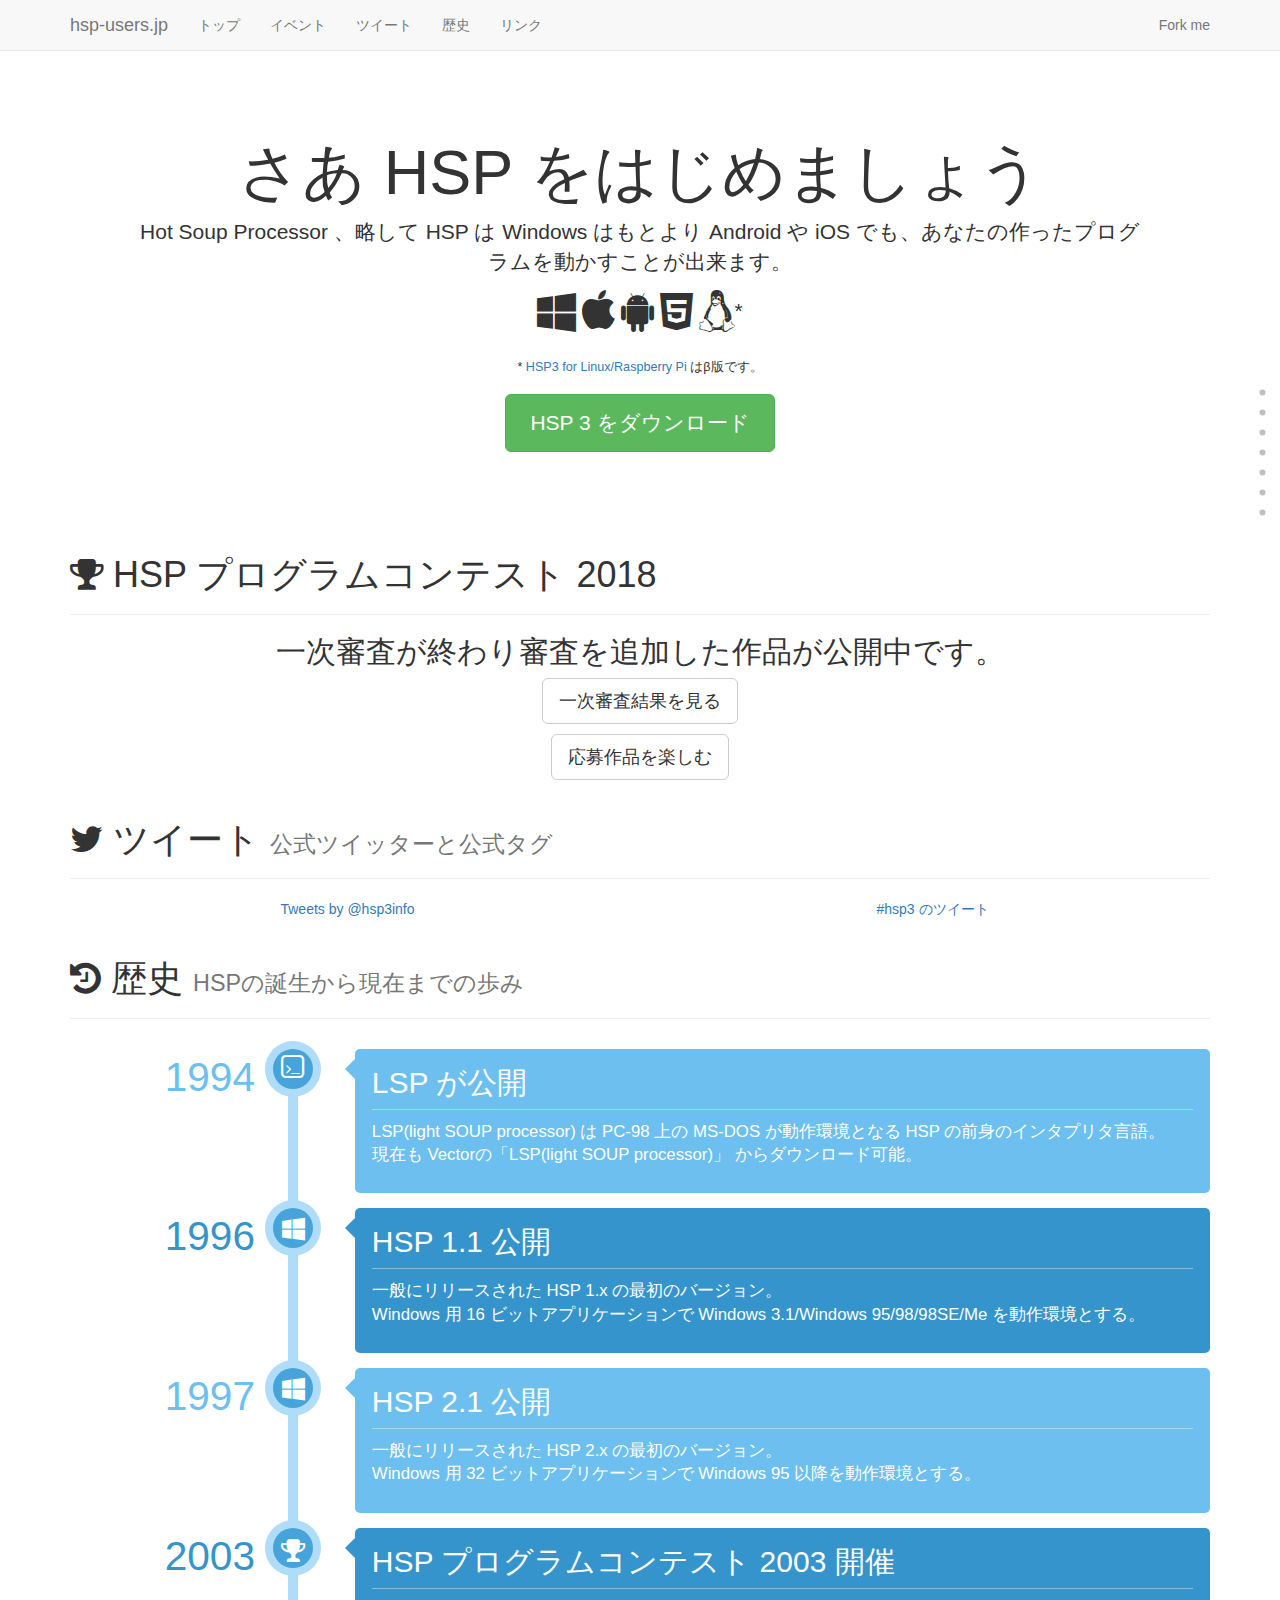
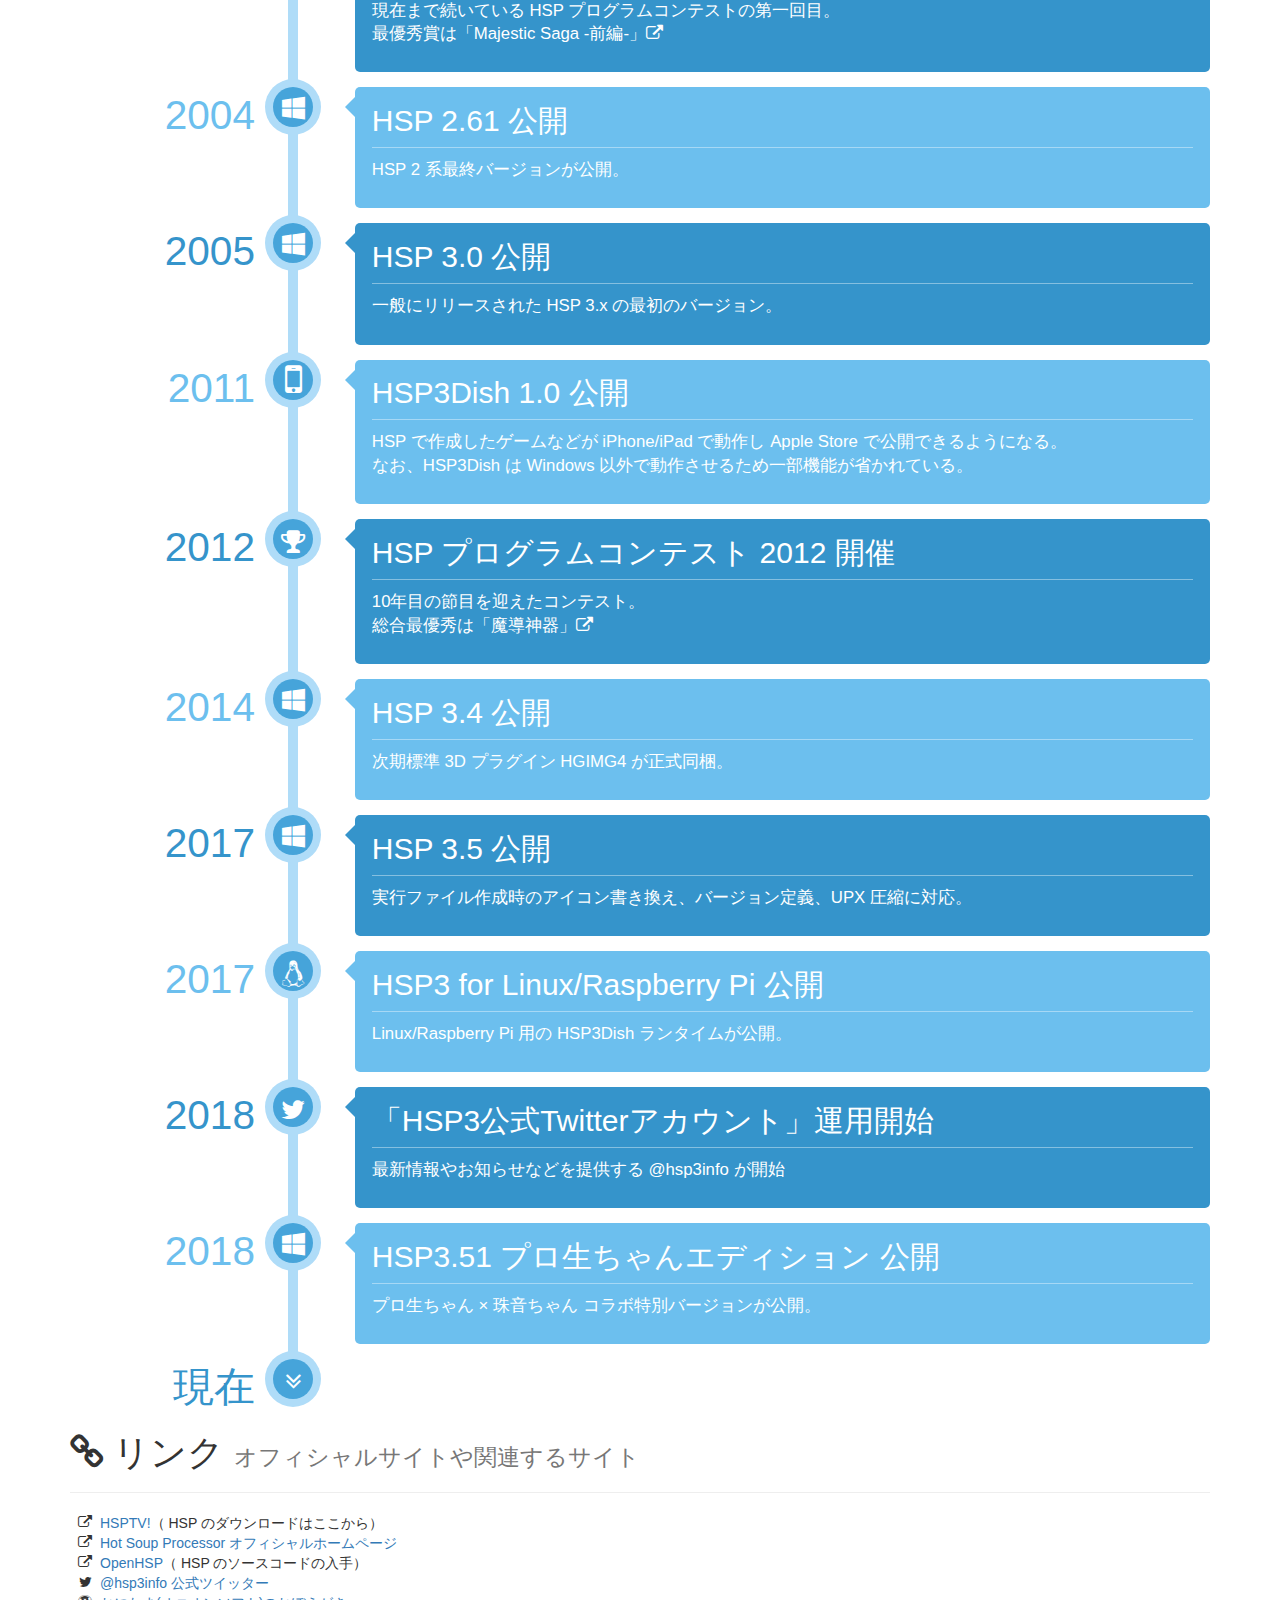
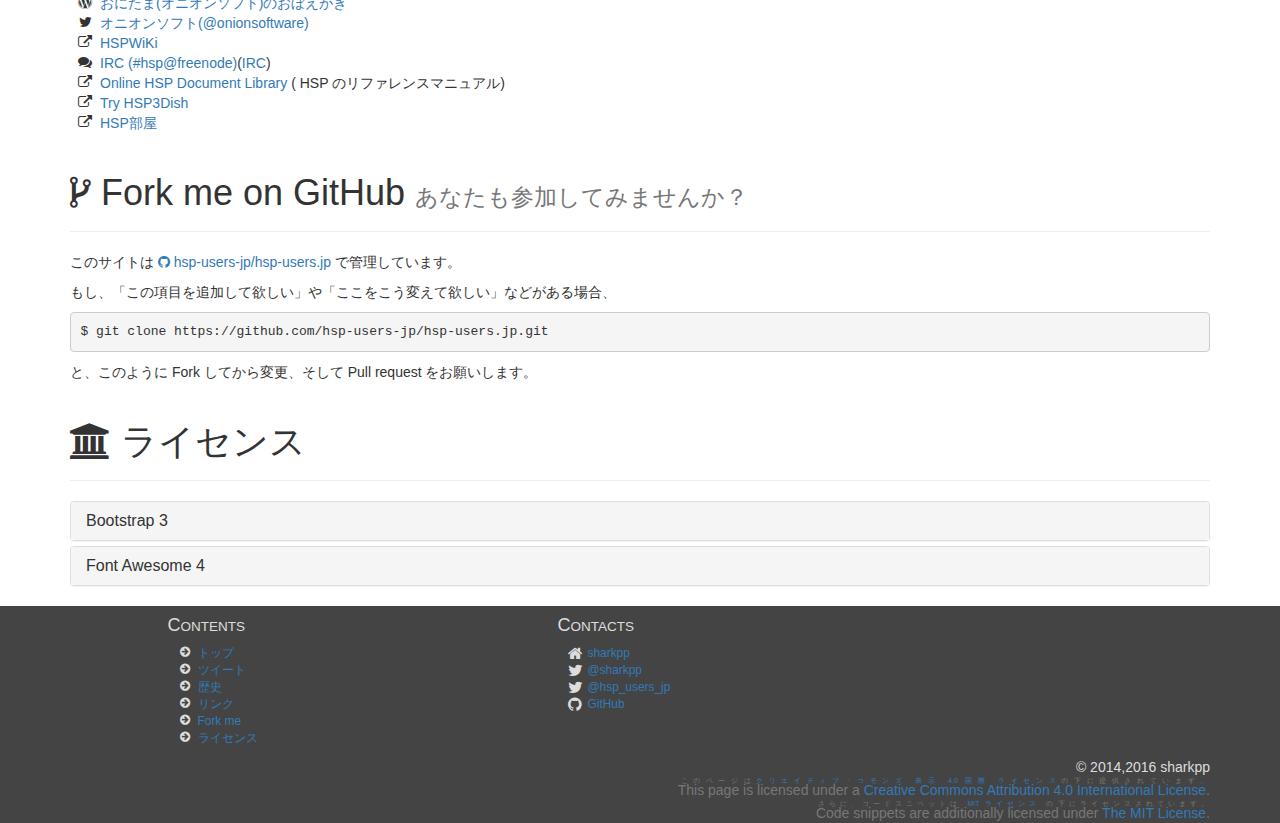
==== commit d4271023: "審査状況を修正" ====
--- a/index.html
+++ b/index.html
@@ -91,9 +91,12 @@
         <h1><i class="fa fa-trophy"></i> HSP プログラムコンテスト 2018</h1>
       </div>
       
-      <h2 class="text-center">ただいま一次審査...</h2>
+      <h2 class="text-center">一次審査が終わり審査を追加した作品が公開中です。</h2>
 
       <div>
+        <p class="text-center">
+          <a class="btn btn-lg btn-default" href="http://hsp.tv/contest2018/cntst_result.html role="button">一次審査結果を見る</a>
+        </p>
         <p class="text-center">
           <a class="btn btn-lg btn-default" href="http://hsp.tv/contest2018/list_n1.html" role="button">応募作品を楽しむ</a>
         </p>
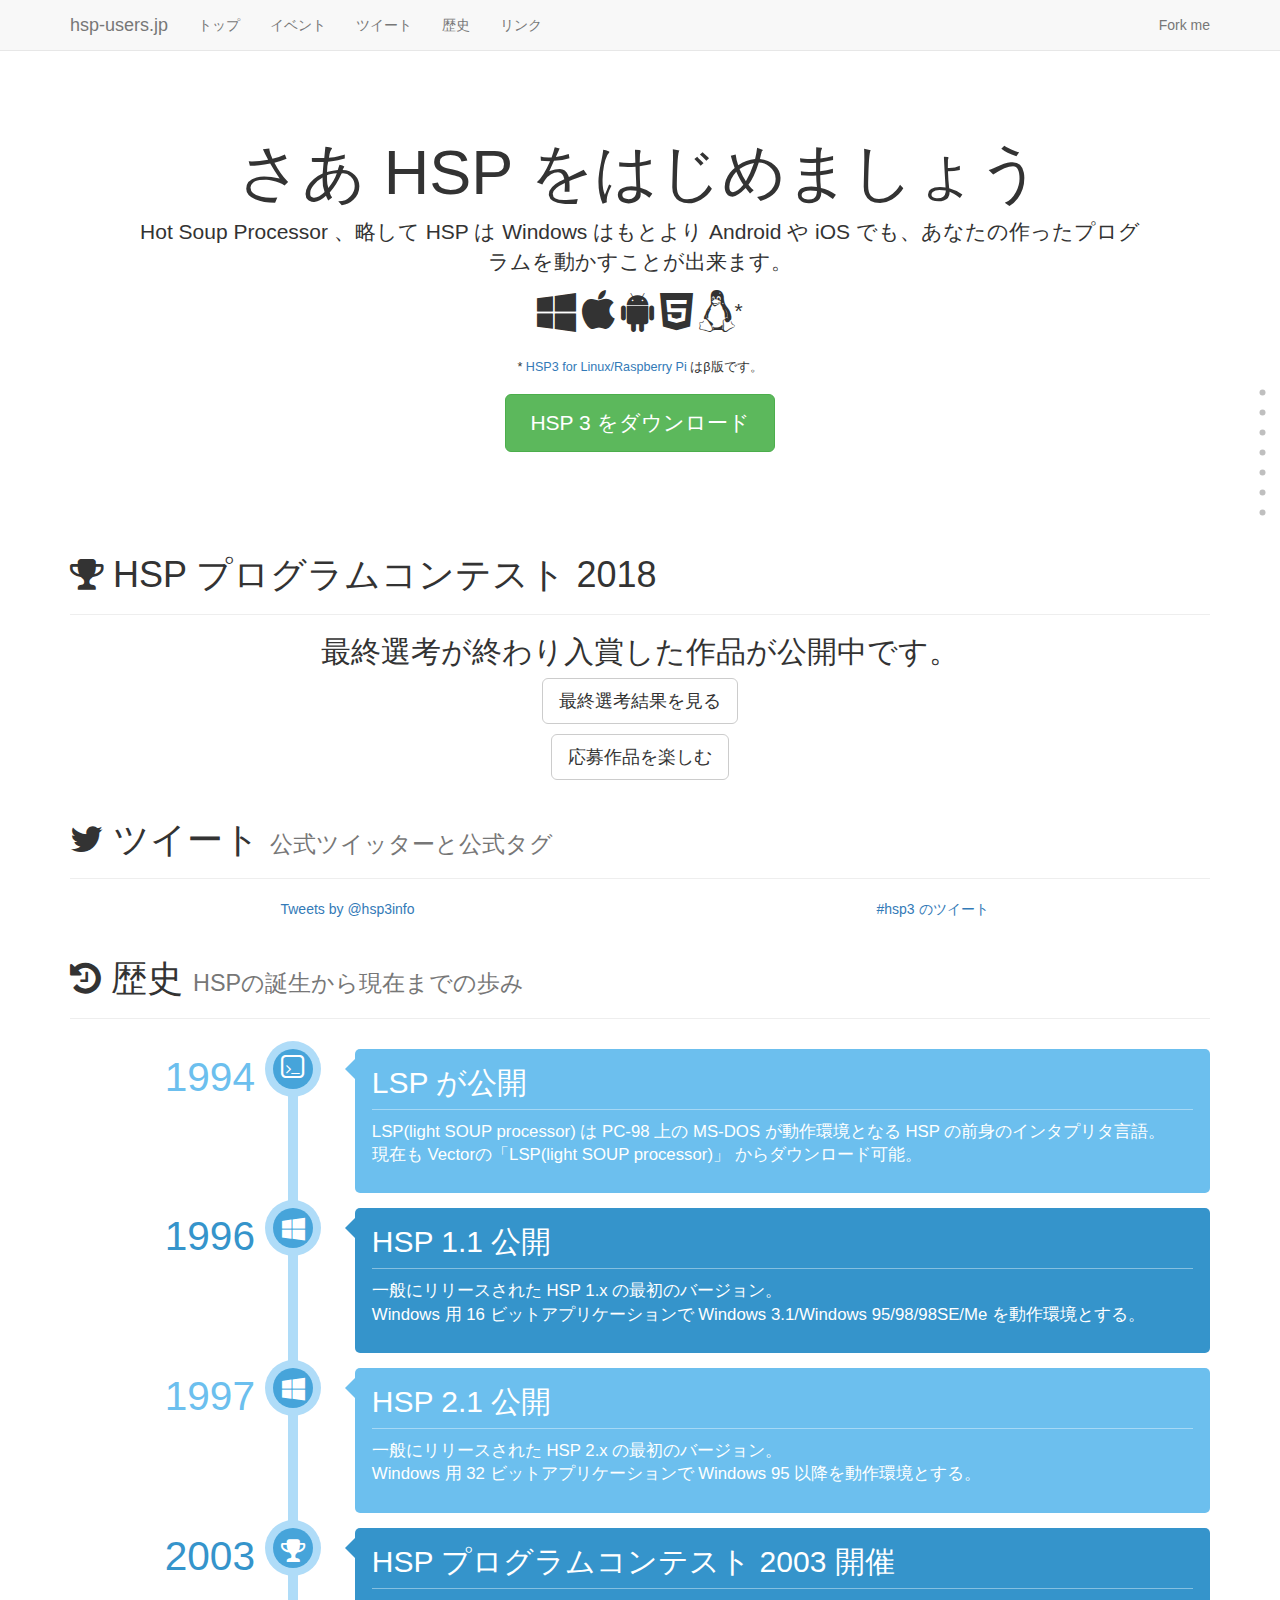
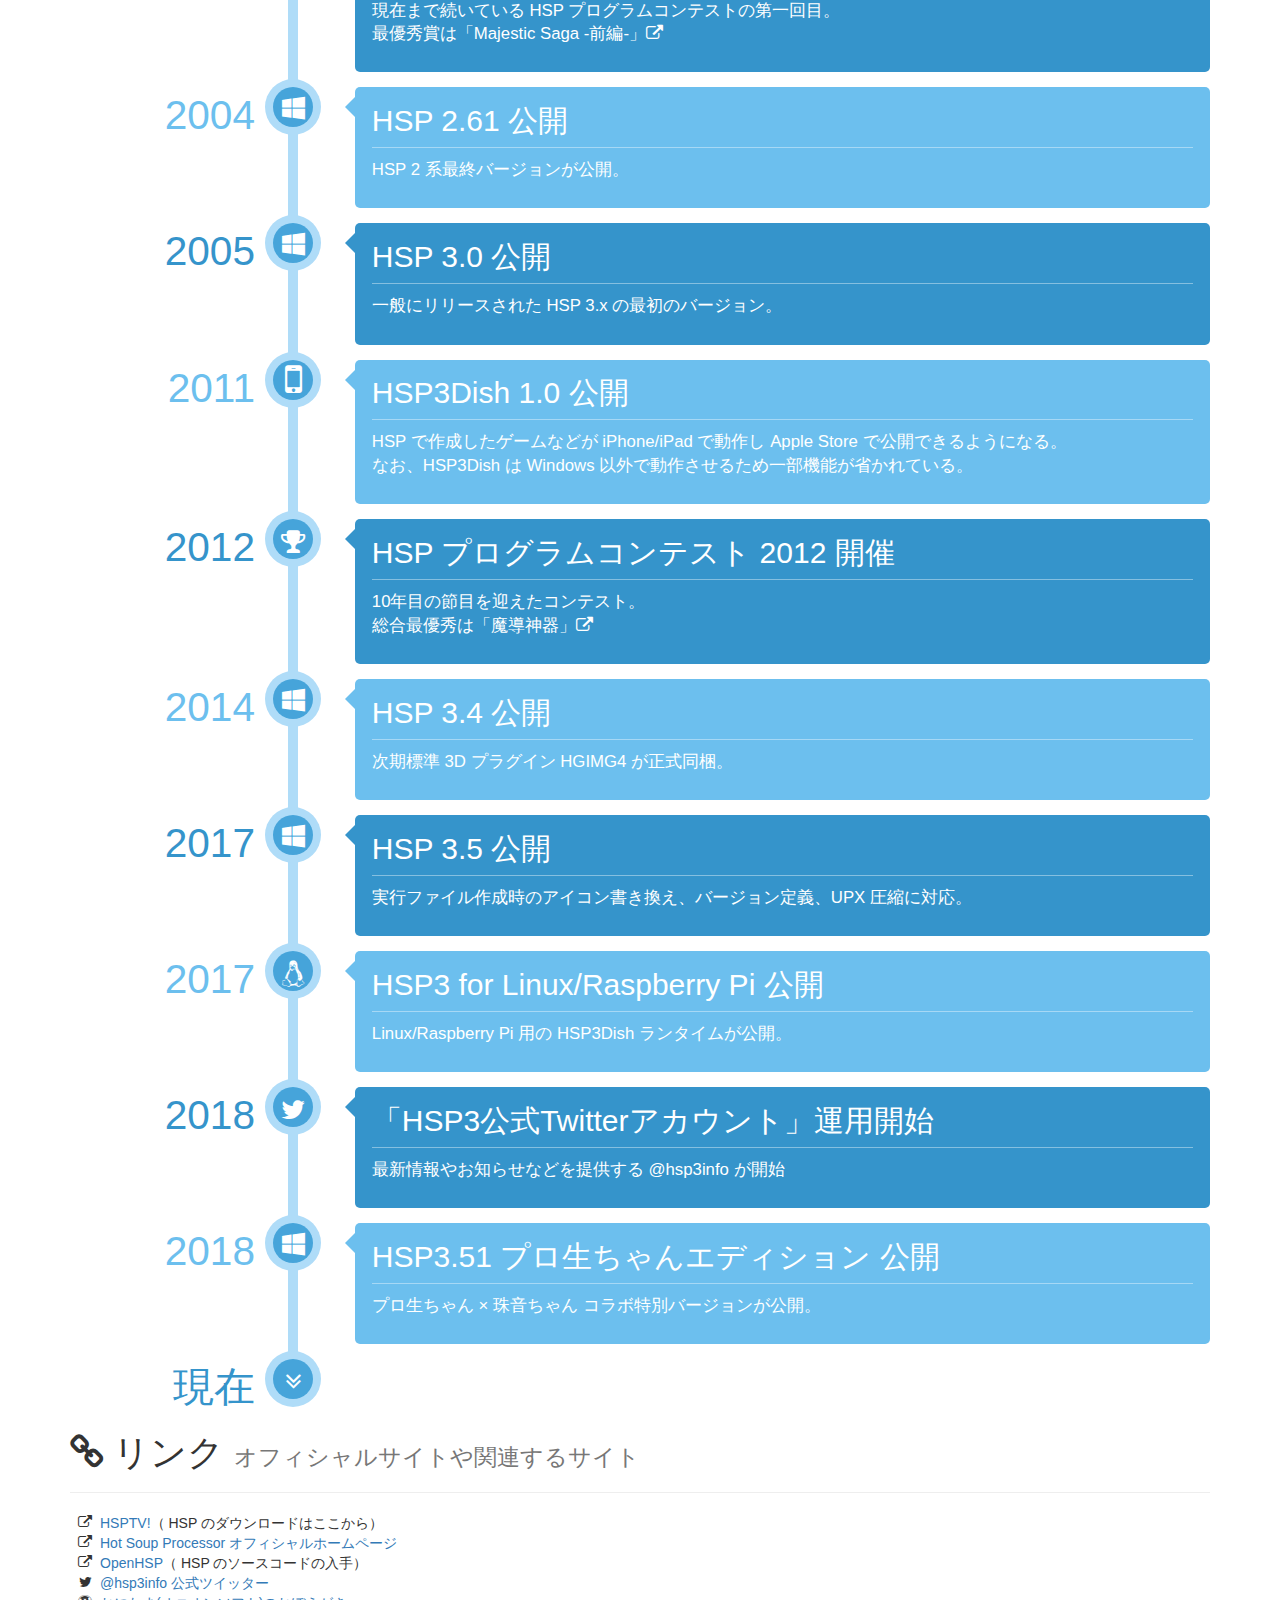
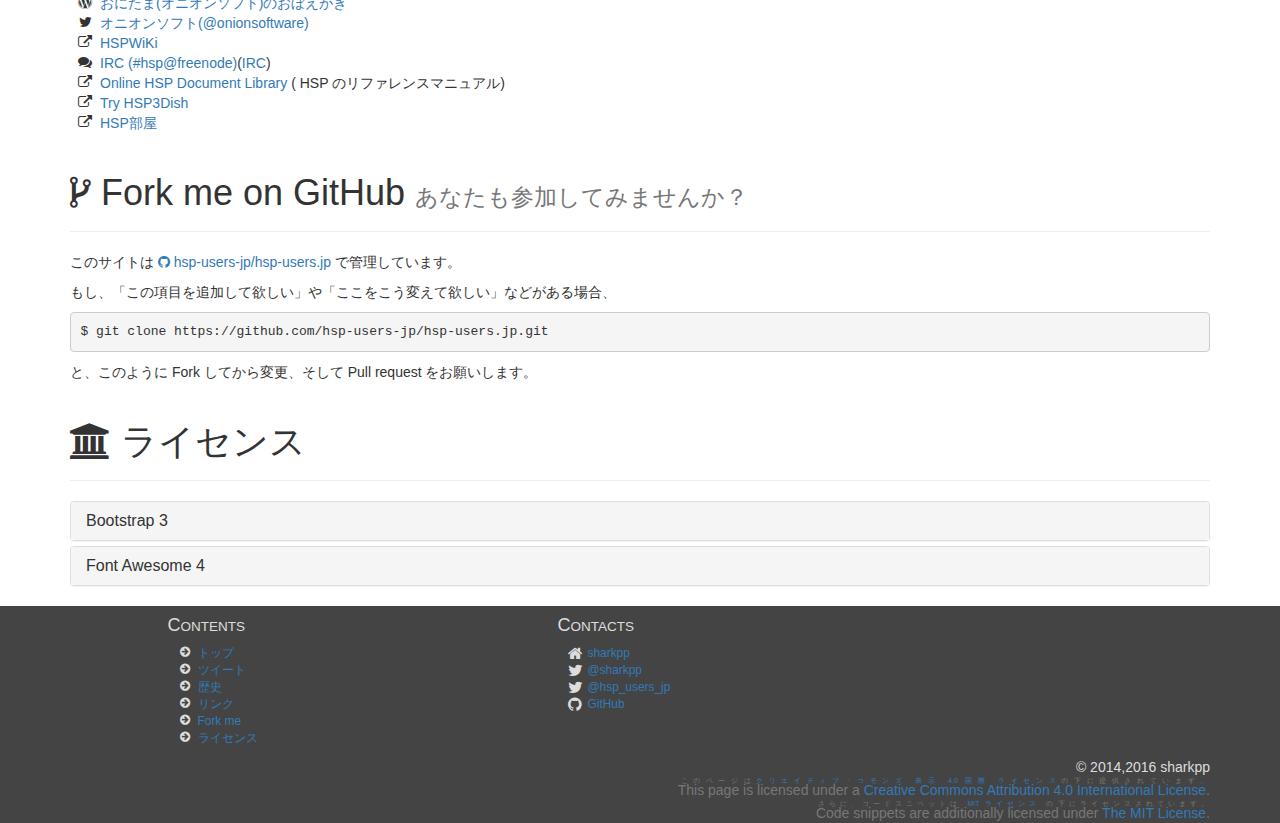
==== commit 31239689: "コンテスト結果を更新" ====
--- a/index.html
+++ b/index.html
@@ -91,11 +91,11 @@
         <h1><i class="fa fa-trophy"></i> HSP プログラムコンテスト 2018</h1>
       </div>
       
-      <h2 class="text-center">一次審査が終わり審査を追加した作品が公開中です。</h2>
+      <h2 class="text-center">最終選考が終わり入賞した作品が公開中です。</h2>
 
       <div>
         <p class="text-center">
-          <a class="btn btn-lg btn-default" href="http://hsp.tv/contest2018/cntst_result.html role="button">一次審査結果を見る</a>
+          <a class="btn btn-lg btn-default" href="http://hsp.tv/contest2018/cntst_final.html" role="button">最終選考結果を見る</a>
         </p>
         <p class="text-center">
           <a class="btn btn-lg btn-default" href="http://hsp.tv/contest2018/list_n1.html" role="button">応募作品を楽しむ</a>
